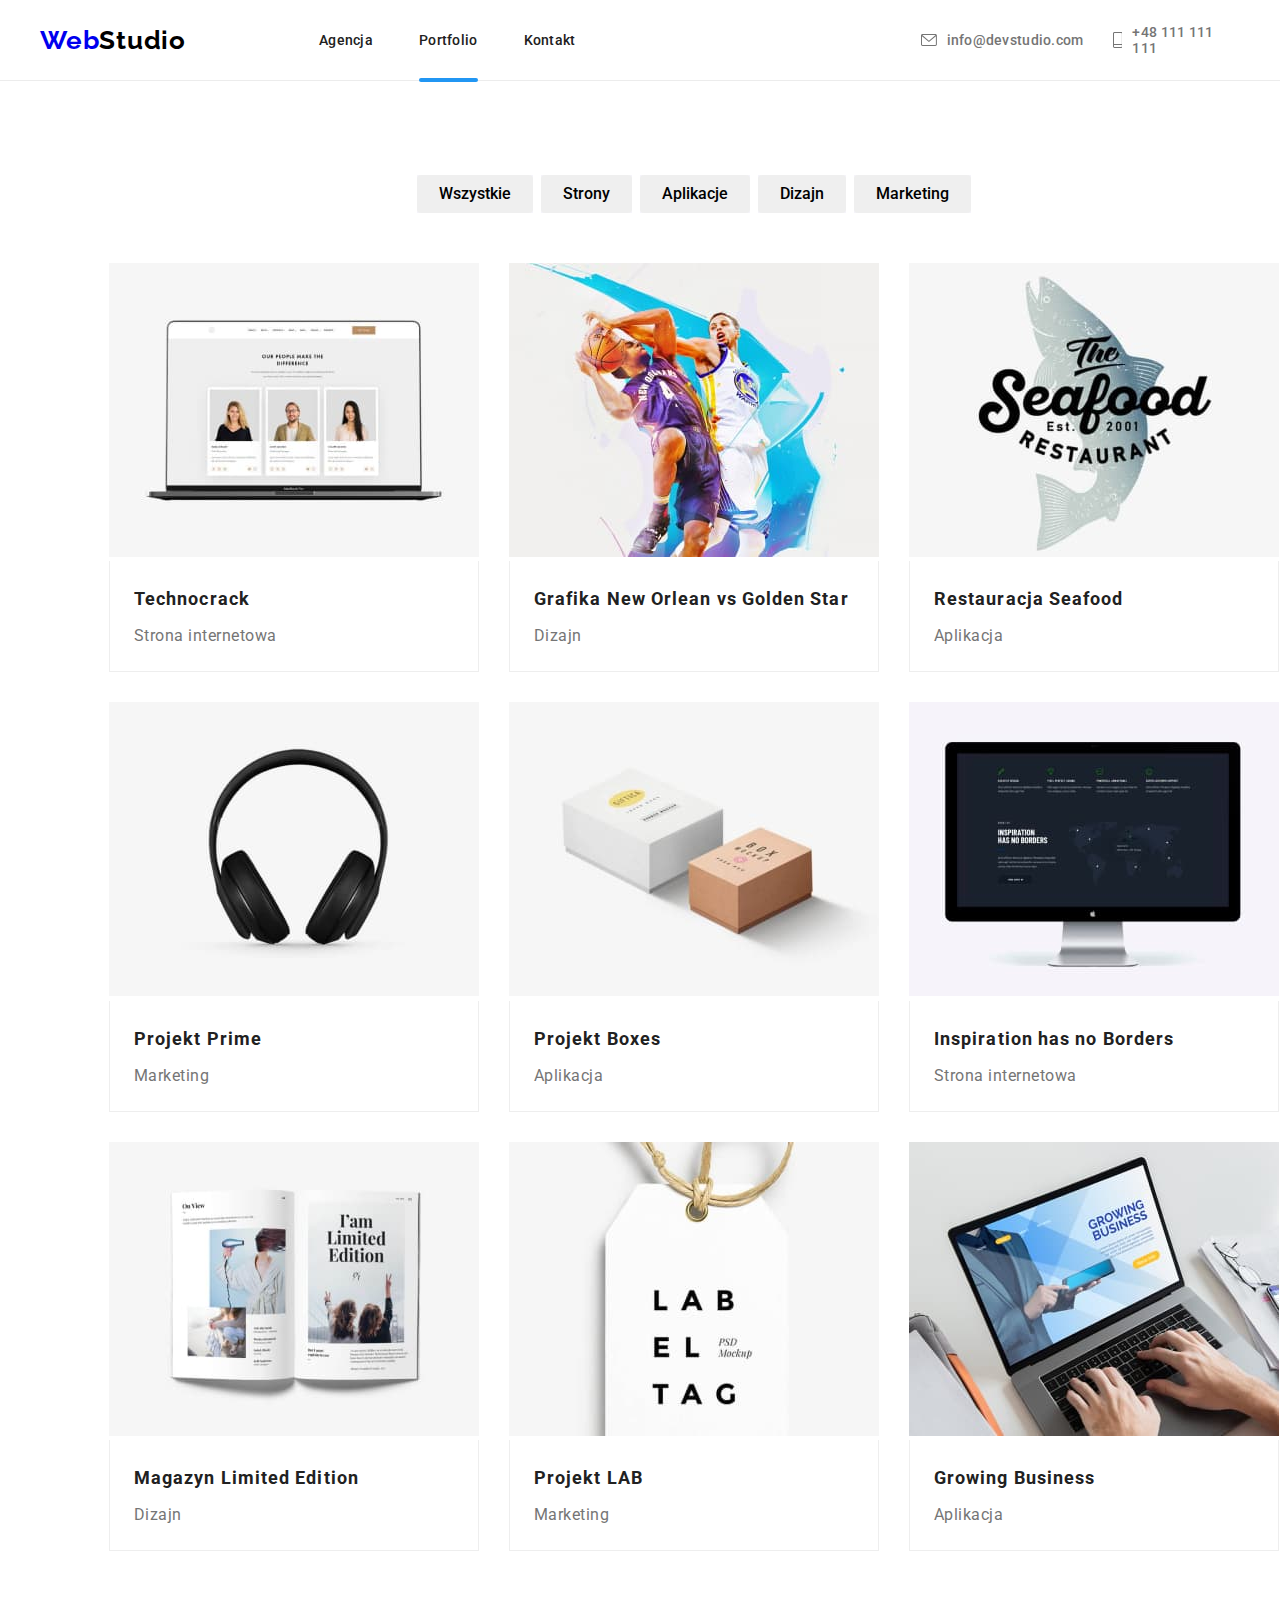
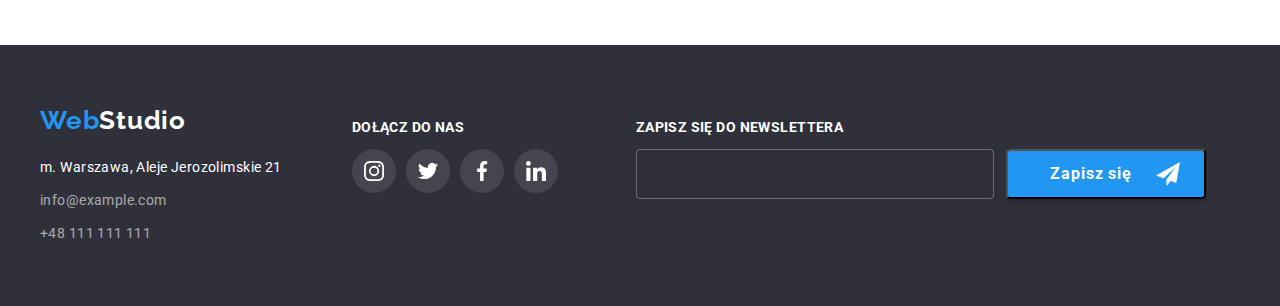
==== portfolio.html @ 970388a6 "innit" ====
<!DOCTYPE html>
<html lang="en">
  <head>
    <title>Portfolio hw3</title>
    <meta charset="UTF-8" />
    <link
      rel="stylesheet"
      href="https://cdnjs.cloudflare.com/ajax/libs/modern-normalize/1.0.0/modern-normalize.min.css"
    />
    <link rel="stylesheet" href="style.css" />
    <link rel="preconnect" href="https://fonts.googleapis.com" />
    <link rel="preconnect" href="https://fonts.gstatic.com" crossorigin />
    <link
      href="https://fonts.googleapis.com/css2?family=Raleway:wght@700&display=swap"
      rel="stylesheet"
    />
    <link
      href="https://fonts.googleapis.com/css2?family=Roboto:wght@400;500;700;900&display=swap"
      rel="stylesheet"
    />
  </head>

  <body>
    <header class="header-style">
      <div class="container row">
        <div class="logo">
          <a href="index.html">Web<span class="logo-black">Studio</span></a>
        </div>
        <nav class="header-nav">
          <ul class="row">
            <li>
              <a class="nav-a" href="index.html"
                >Agencja
                <!-- <div class="is-active"></div> -->
              </a>
            </li>
            <li>
              <a class="nav-a is-active" href="portfolio.html">Portfolio</a>
            </li>
            <li><a class="nav-a" href="">Kontakt</a></li>
          </ul>
        </nav>
        <div class="header-mail">
          <a href="mailto:info@devstudio.com">
            <svg class="header-icon" width="16" height="12">
              <use href="./images/icons.svg#icon-envelope"></use>
            </svg>
            info@devstudio.com
          </a>
        </div>
        <div class="phone-number">
          <a href="">
            <svg class="header-icon" width="10" height="16">
              <use href="./images/icons.svg#icon-smartphone"></use>
            </svg>

            +48 111 111 111</a
          >
        </div>
      </div>
    </header>

    <main>
      <section class="section section-2-bg">
        <div class="container">
          <ul class="portfolio-buttons">
            <li><button type="button">Wszystkie</button></li>
            <li><button type="button">Strony</button></li>
            <li><button type="button">Aplikacje</button></li>
            <li><button type="button">Dizajn</button></li>
            <li><button type="button">Marketing</button></li>
          </ul>

          <ul class="portfolio-cards-wrap">
            <li class="portfolio-images-grid" tabindex="0">
              <div class="portfolio-image">
                <img
                  width="370"
                  height="294"
                  alt="A laptop"
                  src="images/portfolio1.jpg"
                />
                <div class="portfolio-image-rolling-in">
                  Technocrack jest popularną platformą wykorzystywaną do
                  rozpowszechniania koronawirusa. Firmy wykorzystują tę
                  platformę do celów szpiegowskich i ataków na niezabezpieczone
                  serwery konkurencji
                </div>
              </div>
              <p class="portfolio-card-header">Technocrack</p>
              <p class="portfolio-card-comment">Strona internetowa</p>
            </li>
            <li class="portfolio-images-grid" tabindex="0">
              <div class="portfolio-image">
                <img
                  width="370"
                  height="294"
                  alt="Two basketball players fighting over a ball during a jump"
                  src="images/portfolio2.jpg"
                />
                <div class="portfolio-image-rolling-in">
                  Technocrack jest popularną platformą wykorzystywaną do
                  rozpowszechniania koronawirusa. Firmy wykorzystują tę
                  platformę do celów szpiegowskich i ataków na niezabezpieczone
                  serwery konkurencji
                </div>
              </div>
              <p class="portfolio-card-header">
                Grafika New Orlean vs Golden Star
              </p>
              <p class="portfolio-card-comment">Dizajn</p>
            </li>
            <li class="portfolio-images-grid" tabindex="0">
              <div class="portfolio-image">
                <img
                  width="370"
                  height="294"
                  alt="Logo of a seafood reastaurant."
                  src="images/portfolio3.jpg"
                />
                <div class="portfolio-image-rolling-in">
                  Technocrack jest popularną platformą wykorzystywaną do
                  rozpowszechniania koronawirusa. Firmy wykorzystują tę
                  platformę do celów szpiegowskich i ataków na niezabezpieczone
                  serwery konkurencji
                </div>
              </div>
              <p class="portfolio-card-header">Restauracja Seafood</p>
              <p class="portfolio-card-comment">Aplikacja</p>
            </li>

            <li class="portfolio-images-grid" tabindex="0">
              <div class="portfolio-image">
                <img
                  width="370"
                  height="294"
                  alt="A laptop"
                  src="images/portfolio4.jpg"
                />
                <div class="portfolio-image-rolling-in">
                  Technocrack jest popularną platformą wykorzystywaną do
                  rozpowszechniania koronawirusa. Firmy wykorzystują tę
                  platformę do celów szpiegowskich i ataków na niezabezpieczone
                  serwery konkurencji
                </div>
              </div>
              <p class="portfolio-card-header">Projekt Prime</p>
              <p class="portfolio-card-comment">Marketing</p>
            </li>
            <li class="portfolio-images-grid" tabindex="0">
              <div class="portfolio-image">
                <img
                  width="370"
                  height="294"
                  alt="Two basketball players fighting over a ball during a jump"
                  src="images/portfolio5.jpg"
                />
                <div class="portfolio-image-rolling-in">
                  Technocrack jest popularną platformą wykorzystywaną do
                  rozpowszechniania koronawirusa. Firmy wykorzystują tę
                  platformę do celów szpiegowskich i ataków na niezabezpieczone
                  serwery konkurencji
                </div>
              </div>
              <p class="portfolio-card-header">Projekt Boxes</p>
              <p class="portfolio-card-comment">Aplikacja</p>
            </li>
            <li class="portfolio-images-grid" tabindex="0">
              <div class="portfolio-image">
                <img
                  width="370"
                  height="294"
                  alt="Logo of a seafood reastaurant."
                  src="images/portfolio6.jpg"
                />
                <div class="portfolio-image-rolling-in">
                  Technocrack jest popularną platformą wykorzystywaną do
                  rozpowszechniania koronawirusa. Firmy wykorzystują tę
                  platformę do celów szpiegowskich i ataków na niezabezpieczone
                  serwery konkurencji
                </div>
              </div>
              <p class="portfolio-card-header">Inspiration has no Borders</p>
              <p class="portfolio-card-comment">Strona internetowa</p>
            </li>

            <li class="portfolio-images-grid" tabindex="0">
              <div class="portfolio-image">
                <img
                  width="370"
                  height="294"
                  alt="A laptop"
                  src="images/portfolio7.jpg"
                />
                <div class="portfolio-image-rolling-in">
                  Technocrack jest popularną platformą wykorzystywaną do
                  rozpowszechniania koronawirusa. Firmy wykorzystują tę
                  platformę do celów szpiegowskich i ataków na niezabezpieczone
                  serwery konkurencji
                </div>
              </div>
              <p class="portfolio-card-header">Magazyn Limited Edition</p>
              <p class="portfolio-card-comment">Dizajn</p>
            </li>
            <li class="portfolio-images-grid" tabindex="0">
              <div class="portfolio-image">
                <img
                  width="370"
                  height="294"
                  alt="Two basketball players fighting over a ball during a jump"
                  src="images/portfolio8.jpg"
                />
                <div class="portfolio-image-rolling-in">
                  Technocrack jest popularną platformą wykorzystywaną do
                  rozpowszechniania koronawirusa. Firmy wykorzystują tę
                  platformę do celów szpiegowskich i ataków na niezabezpieczone
                  serwery konkurencji
                </div>
              </div>
              <p class="portfolio-card-header">Projekt LAB</p>
              <p class="portfolio-card-comment">Marketing</p>
            </li>
            <li class="portfolio-images-grid" tabindex="0">
              <div class="portfolio-image">
                <img
                  width="370"
                  height="294"
                  alt="Logo of a seafood reastaurant."
                  src="images/portfolio9.jpg"
                />
                <div class="portfolio-image-rolling-in">
                  Technocrack jest popularną platformą wykorzystywaną do
                  rozpowszechniania koronawirusa. Firmy wykorzystują tę
                  platformę do celów szpiegowskich i ataków na niezabezpieczone
                  serwery konkurencji
                </div>
              </div>
              <p class="portfolio-card-header">Growing Business</p>
              <p class="portfolio-card-comment">Aplikacja</p>
            </li>
          </ul>
        </div>
      </section>
    </main>

    <footer>
      <div class="footer-style">
        <div class="container footer-align-items-left">
          <div class="footer-div-1">
            <a class="footer-logo"
              ><span class="footer-logo-blueweb">Web</span>Studio</a
            >
            <address class="footer-adress-full">
              <a href="#" class="footer-adress">
                m. Warszawa, Aleje Jerozolimskie 21</a
              >
              <a class="footer-mail" href="mailto:info@example.com"
                >info@example.com</a
              >
              <a href="#" class="footer-telephone">+48 111 111 111</a>
            </address>
          </div>
          <div>
            <p class="footer-join-us">Dołącz do nas</p>
            <div class="footer-social-links">
              <a href="#">
                <svg width="44" height="44">
                  <use href="./images/icons.svg#icon-instagram"></use>
                </svg>
              </a>
              <a href="#">
                <svg width="44" height="44">
                  <use href="./images/icons.svg#icon-twitter"></use>
                </svg>
              </a>
              <a href="#">
                <svg width="44" height="44">
                  <use href="./images/icons.svg#icon-facebook"></use>
                </svg>
              </a>
              <a href="#">
                <svg width="44" height="44">
                  <use href="./images/icons.svg#icon-linkedin"></use>
                </svg>
              </a>
            </div>
          </div>
          <div class="footer-div-form">
            <p class="footer-join-us">Zapisz się do newslettera</p>
            <form class="footer-newsletter-form">
              <input type="email" name="newsletter_email" />
              <button type="submit" class="footer-button" data-modal-open>
                <span class="button-name-footer">Zapisz się </span>
                <svg width="24" height="24">
                  <use href="./images/icons.svg#icon-send"></use>
                </svg>
              </button>
            </form>
          </div>
        </div>
      </div>
    </footer>
  </body>
</html>
---- style.css ----
:root {
  --background: #fff;
  --primary-color: #2196f3;
  --primary-text-color: #212121;
  --section-bg-color: #2f303a;
  --section-color: #fff;
  --studio-button-text-color: #fff;
  --main-div-our-team-background-color: #f5f4fa;
  --our-team-member-background-color: #fff;
  --our-team-member-position-text-color: #757575;
  --footer-background: #2f303a;
  --footer-logo-color: #fff;
  --footer-adress-color: #fff;
  --portfolio-buttons-background-color: #f5f4fa;
  --portfolio-buttons-text-hover-color: #fff;
  --section-2-bg-color: #fff;
  --portfolio-card-border: #eeeeee;
  --header-border: #ececec;
  --footer-adress: rgba(255, 255, 255, 0.6);
  --social-links-color: #afb1b8;
  --footer-social-links-bg: rgba(255, 255, 255, 0.1);
  --footer-input-border: rgba(255, 255, 255, 0.3);
  --form-field-border: rgba(33, 33, 33, 0.2);
  --form-placeholder: rgba(117, 117, 117, 0.5);
}

h1 {
  margin: 0;
  padding: 0;
}

h2 {
  padding: 0;
  margin: 0;
}

body {
  font-family: "Roboto", Arial, Helvetica, sans-serif;
  font-style: normal;
  font-weight: 400;
  color: var(--primary-text-color);
  margin: 0 auto;
  background-color: var(--background);
}

.container {
  width: 1200px;
  display: flex;
  flex-direction: column;
  align-items: center;
  margin: auto;
}

.row {
  display: flex;
  flex-direction: row;
  justify-content: center;
  list-style-type: none;
}

.header-style {
  font-weight: 500;
  font-size: 14px;
  letter-spacing: 0.02em;
  display: flex;
  justify-content: center;
  border-bottom: 1px solid var(--header-border);
}

.nav-a {
  position: relative;
  color: var(--primary-text-color);
  text-decoration: none;
  transition-property: color;
  transition-duration: 250ms;
  transition-timing-function: cubic-bezier(0.4, 0, 0.2, 1);
}

.row > li > a:focus,
.row > li > a:hover {
  color: var(--primary-color);
  outline: none;
}

.nav-a:visited {
  color: inherit;
}

.is-active::after {
  content: "";
  position: absolute;
  width: 100%;
  height: 4px;
  left: 0px;
  top: 46px;

  background: #2196f3;
  border-radius: 2px;
}

.is-active:visited {
  color: var(--primary-color);
}

.logo {
  font-family: "Raleway";
  font-weight: 700;
  font-size: 26px;
  margin-right: 93px;

  letter-spacing: 0.03em;

  color: var(--primary-color);
  line-height: 3.076923076923077;
}
.logo > a {
  text-decoration: none;
}

.logo > a:visited {
  color: inherit;
}

.logo-black {
  color: black;
}

.row > li:not(:last-child) {
  margin-right: 46px;
}

.header-nav {
  margin-right: 345px;
}

.header-mail {
  margin-right: 29px;
}

.header-icon {
  margin-right: 10px;
  display: block;
  fill: var(--our-team-member-position-text-color);
  transition-property: fill;
  transition-duration: 250ms;
  transition-timing-function: cubic-bezier(0.4, 0, 0.2, 1);
}

.phone-number > a,
.header-mail > a {
  text-decoration: none;

  align-items: center;
  display: flex;
  color: var(--our-team-member-position-text-color);
  transition-property: color;
  transition-duration: 250ms;
  transition-timing-function: cubic-bezier(0.4, 0, 0.2, 1);
}

.phone-number a:focus,
.phone-number a:hover,
.header-mail a:focus,
.header-mail a:hover {
  color: var(--primary-color);
  outline: none;
}

.phone-number a:focus > svg,
.phone-number a:hover > svg,
.header-mail a:focus > svg,
.header-mail a:hover > svg {
  fill: var(--primary-color);
  outline: none;
}

.section {
  align-items: center;
  display: flex;
  justify-content: center;
  flex-direction: column;
  padding: 94px;
  width: 100%;
  background: var(--section-bg-color);
}

.padding-zero {
  padding: 0;
}

.section-2-bg {
  background-color: var(--section-2-bg-color);
}

.container > h1 {
  font-weight: 900;
  width: 696px;
  font-size: 44px;
  line-height: 1.36;
  /* or 136% */
  text-align: center;
  letter-spacing: 0.06em;
  text-transform: uppercase;

  color: var(--section-color);
}

.section-1-button {
  height: 50px;
  width: 200px;
  margin-top: 30px;
  background: var(--primary-color);
  box-shadow: 0px 4px 4px rgba(0, 0, 0, 0.15);
  border-radius: 4px;
}

.button-name {
  width: 117px;
  font-weight: 700;
  line-height: 1.88;

  align-items: center;
  text-align: center;
  letter-spacing: 0.06em;
  color: var(--studio-button-text-color);
}

.section-1-bg {
  padding: 200px;
  background-image: linear-gradient(to right, #2f303a66, #2f303a66),
    url(images/section-1-background.jpg);
  height: 600px;

  object-fit: contain;
}

.card-set {
  margin: 0;
  display: flex;
  flex-wrap: wrap;
  gap: 10px;
  padding: 0 0 94px 0;
  list-style: none;
}

.item {
  flex-basis: calc((100% - 90px) / 4);
}

.item > h2 {
  margin-top: 30px;
  font-weight: 700;
  font-size: 14px;
  line-height: 1.14;
  letter-spacing: 0.03em;
  text-transform: uppercase;
}

.item > p {
  font-weight: 400;
  font-size: 14px;
  line-height: 1.71;

  letter-spacing: 0.03em;
  color: var(--our-team-member-position-text-color);
}

.container > h2 {
  font-weight: 700;
  font-size: 36px;
  line-height: 1.17;
  letter-spacing: 0.03em;
}

.main-div-2-images {
  padding: 50px 0 0 0;
  display: flex;
  gap: 30px;
}

.main-div-2-single-image {
  position: relative;
  margin: 0;
  padding: 0;
}

.main-div-2-single-image > p {
  position: absolute;
  font-weight: 700;
  font-size: 14px;
  line-height: 1.14;
  text-align: center;
  letter-spacing: 0.03em;
  text-transform: uppercase;
  width: 100%;
  height: 70px;
  color: var(--footer-logo-color);
  background-color: rgba(47, 48, 58, 0.8);
  left: 0;
  bottom: 0px;
  padding: 27px 0;
  margin: 0;
}

.main-div-2-single-image > img {
  margin: 0;
  padding: 0;
  display: block;
}

.main-div-3-our-team {
  background: var(--main-div-our-team-background-color);
  margin-top: 94px;
  align-items: center;
  display: flex;
  justify-content: center;
  flex-direction: column;
}

.section-3-bg {
  background-color: var(--portfolio-buttons-background-color);
}

.section-4-bg {
  background-color: var(--background);
}

.main-div-3-our-team > h2 {
  font-weight: 700;
  font-size: 36px;
  line-height: 1.17;
  letter-spacing: 0.03em;
}

.main-div-3-our-team-table {
  margin: 50px 0 0 0;
  display: flex;
  flex-wrap: wrap;
  gap: 30px;
  padding: 0;
  list-style: none;
}

.social-links {
  display: flex;
  justify-content: center;
  gap: 10px;
  padding: 0 0 30px 0;
}

.social-links > a > svg {
  display: block;
  border-radius: 50%;
  background-color: var(--background);
  fill: var(--social-links-color);
  transition-property: background-color fill;
  transition-duration: 250ms;
  transition-timing-function: cubic-bezier(0.4, 0, 0.2, 1);
}

.social-links > a:focus > svg,
.social-links > a:hover > svg {
  background-color: var(--primary-color);
  fill: var(--background);
  outline: none;
}

.main-div3-our-team-member {
  flex-basis: calc((100% - 90px) / 4);
  background: var(--our-team-member-background-color);
  box-shadow: 0px 1px 3px rgba(0, 0, 0, 0.12), 0px 1px 1px rgba(0, 0, 0, 0.14),
    0px 2px 1px rgba(0, 0, 0, 0.2);
  border-radius: 0px 0px 4px 4px;
}

.main-div3-our-team-member > img {
  display: block;
  margin: 0 0 30px 0;
}

.main-div3-our-team-member-name {
  font-weight: 500;
  line-height: 1.19;
  /* identical to box height */
  text-align: center;
  letter-spacing: 0.03em;
  margin: 0 0 10px 0;
}

.main-div3-our-team-member-position {
  line-height: 1.19;
  /* identical to box height */
  text-align: center;
  letter-spacing: 0.03em;
  color: var(--our-team-member-position-text-color);
  margin: 0 0 10px 0;
}

.section > h2 {
  font-weight: 700;
  font-size: 36px;
  line-height: 36px;
  text-align: center;
  letter-spacing: 0.03em;
}

.all-our-clients {
  margin: 50px 0 0 0;
  display: flex;
  flex-wrap: wrap;
  gap: 30px;
  padding: 0;
  list-style: none;
}

.our-client {
  flex-basis: calc((100% - 150px) / 6);
}

.our-client > a > svg {
  fill: var(--social-links-color);
  border: 1px solid var(--social-links-color);
  background: var(--our-team-member-background-color);
  border-radius: 4px;
  transition-property: border-color fill;
  transition-duration: 250ms;
  transition-timing-function: cubic-bezier(0.4, 0, 0.2, 1);
}
.our-client > a:focus > svg,
.our-client > a:hover > svg {
  fill: var(--primary-color);
  border-color: var(--primary-color);
  outline: none;
}

.footer-style {
  background: var(--footer-background);
  padding: 60px 0;
}

.footer-align-items-left {
  align-items: flex-start;
  display: flex;
  flex-direction: row;
}

.container-flex-start {
  align-items: flex-start;
}

.footer-div-1 {
  margin: 0 70px 0 0;
}

.footer-logo {
  font-family: "Raleway";
  font-weight: 700;
  font-size: 26px;
  line-height: 1.19;
  /* identical to box height */

  letter-spacing: 0.03em;
  color: var(--footer-logo-color);
}

.footer-adress-full {
  margin-top: 20px;
}

.footer-logo-blueweb {
  color: var(--primary-color);
}
.footer-adress {
  font-weight: 400;
  font-size: 14px;
  line-height: 1.71;
  display: block;
  /* or 171% */
  text-decoration: none;
  letter-spacing: 0.03em;

  color: var(--footer-adress-color);
  font-style: normal;
  transition-property: color;
  transition-duration: 250ms;
  transition-timing-function: cubic-bezier(0.4, 0, 0.2, 1);
}

.footer-adress:focus,
.footer-adress:hover {
  color: var(--primary-color);
  outline: none;
}

.footer-mail {
  display: block;
  font-style: normal;
  margin-top: 9px;
  font-size: 14px;
  line-height: 1.71;

  letter-spacing: 0.03em;
  text-decoration: none;
  color: var(--footer-adress);
  transition-property: color;
  transition-duration: 250ms;
  transition-timing-function: cubic-bezier(0.4, 0, 0.2, 1);
}

.footer-mail:focus,
.footer-mail:hover {
  color: var(--primary-color);
  outline: none;
}

.footer-telephone {
  display: block;
  text-decoration: none;
  font-style: normal;
  margin-top: 9px;
  font-size: 14px;
  line-height: 1.71;
  letter-spacing: 0.03em;
  color: var(--footer-adress);
  transition-property: color;
  transition-duration: 250ms;
  transition-timing-function: cubic-bezier(0.4, 0, 0.2, 1);
}

.footer-telephone:focus,
.footer-telephone:hover {
  color: var(--primary-color);
  outline: none;
}

.footer-join-us {
  font-weight: 700;
  font-size: 14px;
  line-height: 16px;
  letter-spacing: 0.03em;
  text-transform: uppercase;

  color: var(--portfolio-buttons-text-hover-color);
}

.footer-social-links {
  display: flex;
  justify-content: center;
  gap: 10px;
}

.footer-social-links > a > svg {
  display: block;
  border-radius: 50%;
  fill: var(--background);
  background-color: var(--footer-social-links-bg);
  transition-property: background-color;
  transition-duration: 250ms;
  transition-timing-function: cubic-bezier(0.4, 0, 0.2, 1);
}

.footer-social-links > a:focus > svg,
.footer-social-links > a:hover > svg {
  background-color: var(--primary-color);
  cursor: pointer;
  outline: none;
}

.footer-button {
  padding: 0 0 0 0px;
  height: 50px;
  width: 200px;
  margin: 0;
  background: var(--primary-color);
  box-shadow: 0px 4px 4px rgba(0, 0, 0, 0.15);
  border-radius: 4px;
  line-height: 50px;
  display: flex;
  flex-direction: row;
  align-items: center;
}

.footer-div-form {
  margin: 0 0 0 78px;
}

.button-name-footer {
  margin: 0 24px 0 0;
  padding: 0 0 0 42px;
  font-weight: 700;
  letter-spacing: 0.06em;
  color: var(--studio-button-text-color);
}

.footer-button > svg {
  fill: var(--background);
  padding: 0;
}

.footer-newsletter-form {
  padding: 0;
  margin: 0;
  display: flex;
  flex-direction: row;
  gap: 12px;
}

.footer-newsletter-form > input {
  margin: 0;
  padding: 13px;
  width: 358px;
  height: 50px;
  background: none;
  border: 1px solid var(--footer-input-border);
  filter: drop-shadow(0px 4px 4px rgba(0, 0, 0, 0.15));
  border-radius: 4px;
  color: var(--background);
}

.portfolio-buttons {
  margin-top: 0;
  padding-left: 0;
  margin-bottom: 50px;
  list-style: none;
  align-items: center;
  display: flex;
  justify-content: center;
}

.portfolio-buttons > li {
  background: var(--portfolio-buttons-background-color);
}
.portfolio-buttons > li > button:focus,
.portfolio-buttons > li > button:hover {
  outline: none;
  background: var(--primary-color);
  color: var(--portfolio-buttons-text-hover-color);
  box-shadow: 0px 3px 1px rgba(0, 0, 0, 0.1), 0px 1px 2px rgba(0, 0, 0, 0.08),
    0px 2px 2px rgba(0, 0, 0, 0.12);
}

.portfolio-buttons > li > button {
  height: 38px;
  font-weight: 500;
  cursor: pointer;
  padding: 6px 22px;
  border: none;
  border-radius: 4px;
  transition-property: background-color color box-shadow;
  transition-duration: 250ms;
  transition-timing-function: cubic-bezier(0.4, 0, 0.2, 1);
}

.portfolio-buttons > li:not(:last-child) {
  margin-right: 8px;
}

.portfolio-cards-wrap {
  justify-content: center;
  display: flex;
  flex-wrap: wrap;
  gap: 30px;
  padding: 0;
  margin: 0;
  list-style: none;
}

.portfolio-images-grid {
  border-bottom: 1px solid var(--portfolio-card-border);
  background-color: var(--section-2-bg-color);

  transition-property: box-shadow;
  transition-duration: 250ms;
  transition-timing-function: cubic-bezier(0.4, 0, 0.2, 1);
}

.portfolio-images-grid:focus,
.portfolio-images-grid:hover {
  box-shadow: 0px 1px 1px rgba(0, 0, 0, 0.12), 0px 4px 4px rgba(0, 0, 0, 0.06),
    1px 4px 6px rgba(0, 0, 0, 0.16);
  outline: none;
}

.portfolio-images-grid:focus .portfolio-image .portfolio-image-rolling-in,
.portfolio-images-grid:hover .portfolio-image .portfolio-image-rolling-in {
  transform: translateY(0);
  outline: none;
}

.portfolio-image {
  overflow: hidden;
  width: 100%;
  display: block;
  position: relative;
}

.portfolio-image-rolling-in {
  position: absolute;
  top: 0;
  left: 0;
  width: 100%;
  height: 100%;
  background: rgba(33, 150, 243, 0.9);
  transform: translateY(101%);
  transition: transform 250ms ease;
  font-weight: 400;
  font-size: 18px;
  line-height: 1.56;
  letter-spacing: 0.03em;
  position: absolute;
  color: #ffffff;
  padding: 49px 24px;
}

.portfolio-image-rolling-in > p {
  font-weight: 400;
  font-size: 18px;
  line-height: 1.56;

  letter-spacing: 0.03em;
  position: absolute;
  color: #ffffff;
}

.portfolio-card-header {
  border-left: 1px solid var(--portfolio-card-border);
  border-right: 1px solid var(--portfolio-card-border);
  margin: 0;
  padding: 20px 24px 0 24px;
  font-weight: 700;
  font-size: 18px;
  line-height: 2;
  letter-spacing: 0.06em;
}

.portfolio-card-comment {
  border-left: 1px solid var(--portfolio-card-border);
  border-right: 1px solid var(--portfolio-card-border);
  margin: 0;
  padding: 4px 24px 20px 24px;
  line-height: 1.875;
  letter-spacing: 0.03em;
  color: var(--our-team-member-position-text-color);
}

.modal {
  display: flex;
  flex-direction: column;
  align-items: center;
  visibility: visible;
  position: absolute;
  width: 528px;
  padding-bottom: 40px;
  top: 50%;
  left: 50%;
  opacity: 1;
  z-index: 2;
  transform-origin: left top;
  transition-property: visibility, opacity, transform;
  transition-duration: 0.4s;
  transform: scale(1) translateX(-50%) translateY(-50%);
  background-color: var(--background);
  box-shadow: 0px 1px 3px rgba(0, 0, 0, 0.12), 0px 1px 1px rgba(0, 0, 0, 0.14),
    0px 2px 1px rgba(0, 0, 0, 0.2);
  border-radius: 4px;
}

.is-hidden {
  pointer-events: none;
  visibility: hidden;
  opacity: 0;
}

.modal > button {
  position: absolute;
  top: 17px;
  right: 17px;
  border: 0;
  padding: 0;
  margin: 0;
  background: transparent;
}

.modal > button > svg {
  display: block;
}

.modal-header {
  font-weight: 700;
  font-size: 20px;
  line-height: 1.15;
  letter-spacing: 0.03em;
  padding: 40px 0 0 0;
  margin: 0 0 12px 0;
}

.form {
  border: none;
  display: flex;
  flex-direction: column;
  align-items: center;
}

.fieldset {
  border: none;
  margin: 0 0 20px 0;
  padding: 0;
  line-height: 2.5;
}

.fieldset > label {
  position: relative;
}

.fieldset > label:not(:last-child) {
  padding-bottom: 10px;
}

.fieldset > label > input {
  height: 40px;
  width: 448px;
  margin: 0;
  padding: 0;
  border: 1px solid var(--form-field-border);
  border-radius: 4px;
  padding-left: 42px;
  transition-property: border-color;
  transition-duration: 250ms;
  transition-timing-function: cubic-bezier(0.4, 0, 0.2, 1);
}

.input-icon {
  position: absolute;
  display: block;
  margin: 0;
  padding: 0;
  bottom: 20px;
  left: 12px;
  width: 18px;
  height: 18px;
}

.input-icon > svg {
  display: block;
  fill: var(--primary-text-color);
  transition-property: fill;
  transition-duration: 250ms;
  transition-timing-function: cubic-bezier(0.4, 0, 0.2, 1);
}

.fieldset > label > input:focus ~ .input-icon > svg,
.fieldset > label > input:hover ~ .input-icon > svg {
  fill: var(--primary-color);
}

.fieldset > label > input:focus,
.fieldset > label > input:hover {
  border: 1px solid var(--primary-color);
  outline: none;
}

.fieldset > label > textarea:focus,
.fieldset > label > textarea:hover {
  border-color: var(--primary-color);
  outline: none;
}

.fieldset > label > textarea {
  height: 120px;
  border: 1px solid var(--form-field-border);
  border-radius: 4px;
  transition-property: border-color;
  transition-duration: 250ms;
  transition-timing-function: cubic-bezier(0.4, 0, 0.2, 1);
  padding: 12px 16px;
}

.fieldset > label > textarea:placeholder-shown {
  font-weight: 400;
  font-size: 12px;
  line-height: 14px;
  letter-spacing: 0.01em;

  color: var(--form-placeholder);
}
.fieldset > label > p {
  font-weight: 400;
  font-size: 12px;
  line-height: 1.17;
  /* identical to box height */
  margin: 0 0 4px 0;
  padding: 0;
  letter-spacing: 0.01em;

  color: var(--our-team-member-position-text-color);
}

.fieldset > label {
  display: flex;
  flex-direction: column;
}
.accept-label {
  position: relative;
  display: flex;
  flex-direction: row;
  gap: 7px;
  margin: 0;
  align-items: center;
}

.accept-label > p {
  margin: 0;

  font-weight: 400;
  font-size: 14px;
  line-height: 1.71;
  /* identical to box height, or 171% */

  letter-spacing: 0.03em;

  color: var(--our-team-member-position-text-color);
}

.modal-send-button {
  padding: 0;
  height: 50px;
  width: 200px;
  margin: 30px 0 0 0;
  background: var(--primary-color);
  box-shadow: 0px 4px 4px rgba(0, 0, 0, 0.15);
  border-radius: 4px;
}

.accept-label > label > input[type="checkbox"] {
  visibility: hidden;
  width: 18px;
}

.input-icon-check > svg {
  fill: var(--background);
  border: 2px solid;
  border-color: var(--primary-text-color);
  z-index: 4;
  margin: 0;
  padding: 0;
  display: block;
  border-radius: 2px;
}

.form-checkbox:checked + .input-icon-check > svg {
  fill: var(--primary-color);
  background-color: #2196f3;
  border: none;
}

.input-icon-check {
  position: absolute;
  display: block;
  margin: 0;
  padding: 0;
  top: 4.5px;
  left: 0px;
  width: 18px;
  height: 18px;
}

.overlay {
  display: block;
  position: absolute;
  width: 100%;
  height: 100%;
  top: 0;
  left: 0;
  z-index: 1;
  background: rgba(0, 0, 0, 0.2);
}

.overlay.is-hidden > .modal {
  transform: scale(0) translateX(-50%) translateY(-50%);
}
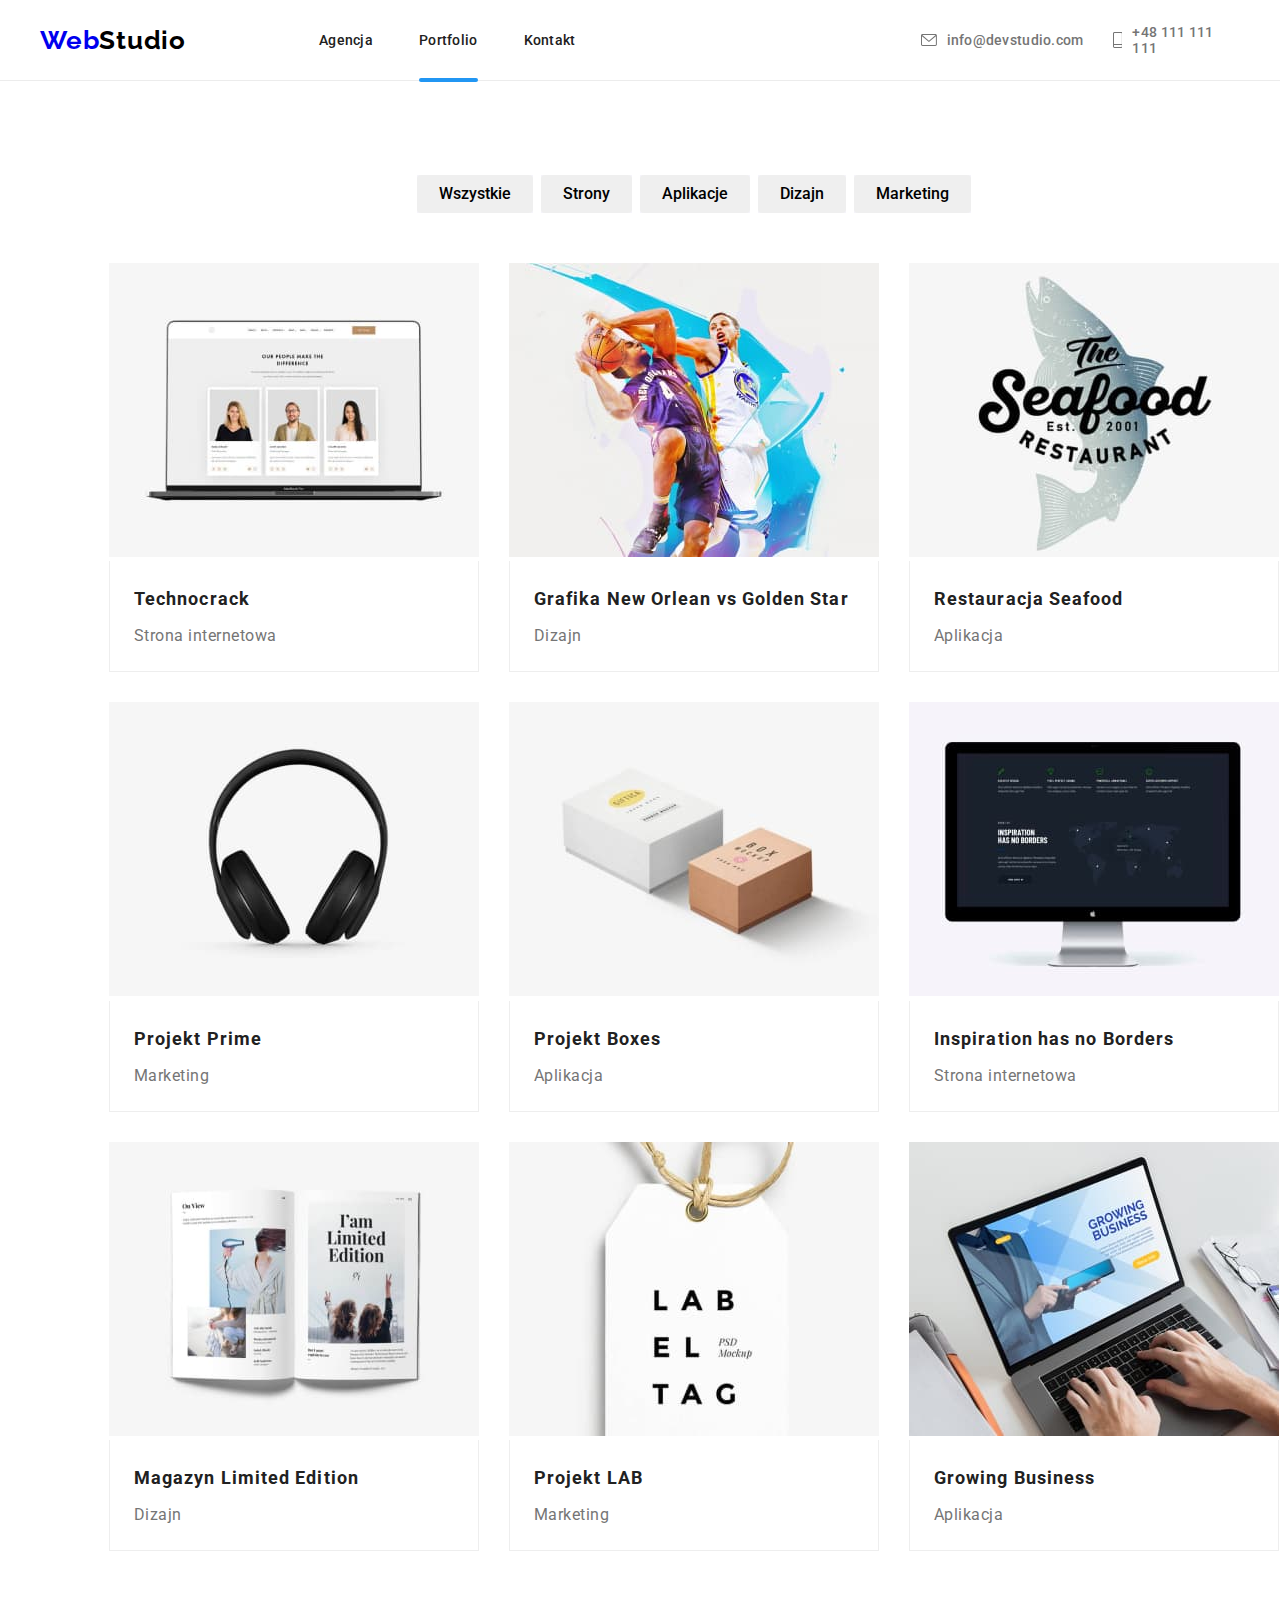
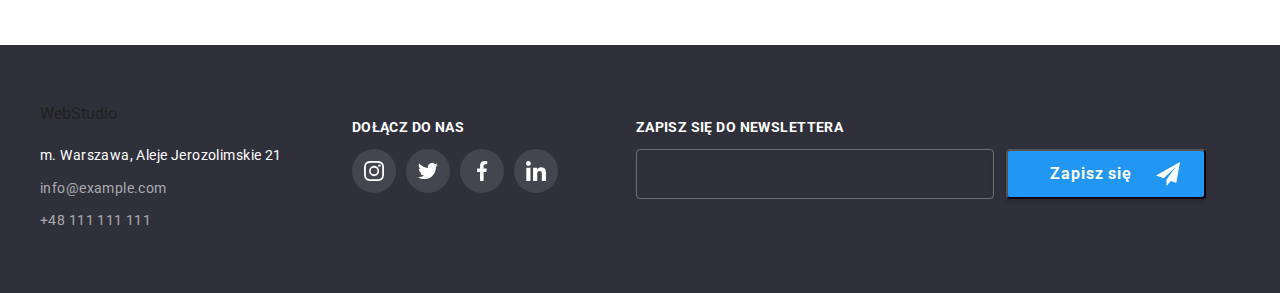
==== commit 9d231f8d: "sass" ====
--- a/portfolio.html
+++ b/portfolio.html
@@ -8,6 +8,7 @@
       href="https://cdnjs.cloudflare.com/ajax/libs/modern-normalize/1.0.0/modern-normalize.min.css"
     />
     <link rel="stylesheet" href="style.css" />
+    <link rel="stylesheet" href="./css/main.min.css" />
     <link rel="preconnect" href="https://fonts.googleapis.com" />
     <link rel="preconnect" href="https://fonts.gstatic.com" crossorigin />
     <link
@@ -24,20 +25,23 @@
     <header class="header-style">
       <div class="container row">
         <div class="logo">
-          <a href="index.html">Web<span class="logo-black">Studio</span></a>
-        </div>
-        <nav class="header-nav">
+          <a class="logo__a" href="index.html"
+            >Web<span class="logo__header-studio-color">Studio</span></a
+          >
+        </div>
+        <nav class="nav--header">
           <ul class="row">
-            <li>
-              <a class="nav-a" href="index.html"
+            <li class="nav__item">
+              <a class="nav__text" href="index.html"
                 >Agencja
-                <!-- <div class="is-active"></div> -->
-              </a>
-            </li>
-            <li>
-              <a class="nav-a is-active" href="portfolio.html">Portfolio</a>
-            </li>
-            <li><a class="nav-a" href="">Kontakt</a></li>
+              </a>
+            </li>
+            <li class="nav__item">
+              <a class="nav__text   nav--is-active" href="portfolio.html"
+                >Portfolio</a
+              >
+            </li class="nav__item">
+            <li><a class="nav__text" href="">Kontakt</a></li>
           </ul>
         </nav>
         <div class="header-mail">
--- a/style.css
+++ b/style.css
@@ -67,70 +67,14 @@
   border-bottom: 1px solid var(--header-border);
 }
 
-.nav-a {
-  position: relative;
-  color: var(--primary-text-color);
-  text-decoration: none;
-  transition-property: color;
-  transition-duration: 250ms;
-  transition-timing-function: cubic-bezier(0.4, 0, 0.2, 1);
-}
-
 .row > li > a:focus,
 .row > li > a:hover {
   color: var(--primary-color);
   outline: none;
 }
 
-.nav-a:visited {
-  color: inherit;
-}
-
-.is-active::after {
-  content: "";
-  position: absolute;
-  width: 100%;
-  height: 4px;
-  left: 0px;
-  top: 46px;
-
-  background: #2196f3;
-  border-radius: 2px;
-}
-
-.is-active:visited {
-  color: var(--primary-color);
-}
-
-.logo {
-  font-family: "Raleway";
-  font-weight: 700;
-  font-size: 26px;
-  margin-right: 93px;
-
-  letter-spacing: 0.03em;
-
-  color: var(--primary-color);
-  line-height: 3.076923076923077;
-}
-.logo > a {
-  text-decoration: none;
-}
-
-.logo > a:visited {
-  color: inherit;
-}
-
-.logo-black {
-  color: black;
-}
-
 .row > li:not(:last-child) {
   margin-right: 46px;
-}
-
-.header-nav {
-  margin-right: 345px;
 }
 
 .header-mail {
@@ -451,25 +395,10 @@
 .footer-div-1 {
   margin: 0 70px 0 0;
 }
-
-.footer-logo {
-  font-family: "Raleway";
-  font-weight: 700;
-  font-size: 26px;
-  line-height: 1.19;
-  /* identical to box height */
-
-  letter-spacing: 0.03em;
-  color: var(--footer-logo-color);
-}
-
 .footer-adress-full {
   margin-top: 20px;
 }
 
-.footer-logo-blueweb {
-  color: var(--primary-color);
-}
 .footer-adress {
   font-weight: 400;
   font-size: 14px;
--- a/css/main.min.css
+++ b/css/main.min.css
@@ -0,0 +1,67 @@
+.logo {
+  font-family: "Raleway";
+  font-weight: 700;
+  font-size: 26px;
+  margin-right: 93px;
+  letter-spacing: 0.03em;
+  color: var(--primary-color);
+  line-height: 3.0769230769;
+  text-decoration: none;
+}
+.logo__a {
+  text-decoration: none;
+}
+.logo__a:visited {
+  color: inherit;
+}
+.logo__header-studio-color {
+  color: black;
+}
+.logo__footer-studio-color {
+  color: var(--footer-logo-color);
+}
+
+.logo--footer {
+  line-height: 1.19;
+}
+
+.nav__item:not(:last-child) {
+  margin-right: 46px;
+}
+
+.nav__text {
+  position: relative;
+  color: var(--primary-text-color);
+  text-decoration: none;
+  -webkit-transition-property: color;
+  transition-property: color;
+  -webkit-transition-duration: 250ms;
+          transition-duration: 250ms;
+  -webkit-transition-timing-function: cubic-bezier(0.4, 0, 0.2, 1);
+          transition-timing-function: cubic-bezier(0.4, 0, 0.2, 1);
+}
+.nav__text:visited {
+  color: inherit;
+}
+.nav__text:focus, .nav__text:hover {
+  color: var(--primary-color);
+  outline: none;
+}
+
+.nav--is-active::after {
+  content: "";
+  position: absolute;
+  width: 100%;
+  height: 4px;
+  left: 0px;
+  top: 46px;
+  background: #2196f3;
+  border-radius: 2px;
+}
+.nav--is-active:visited {
+  color: var(--primary-color);
+}
+
+.nav--header {
+  margin-right: 345px;
+}/*# sourceMappingURL=main.min.css.map */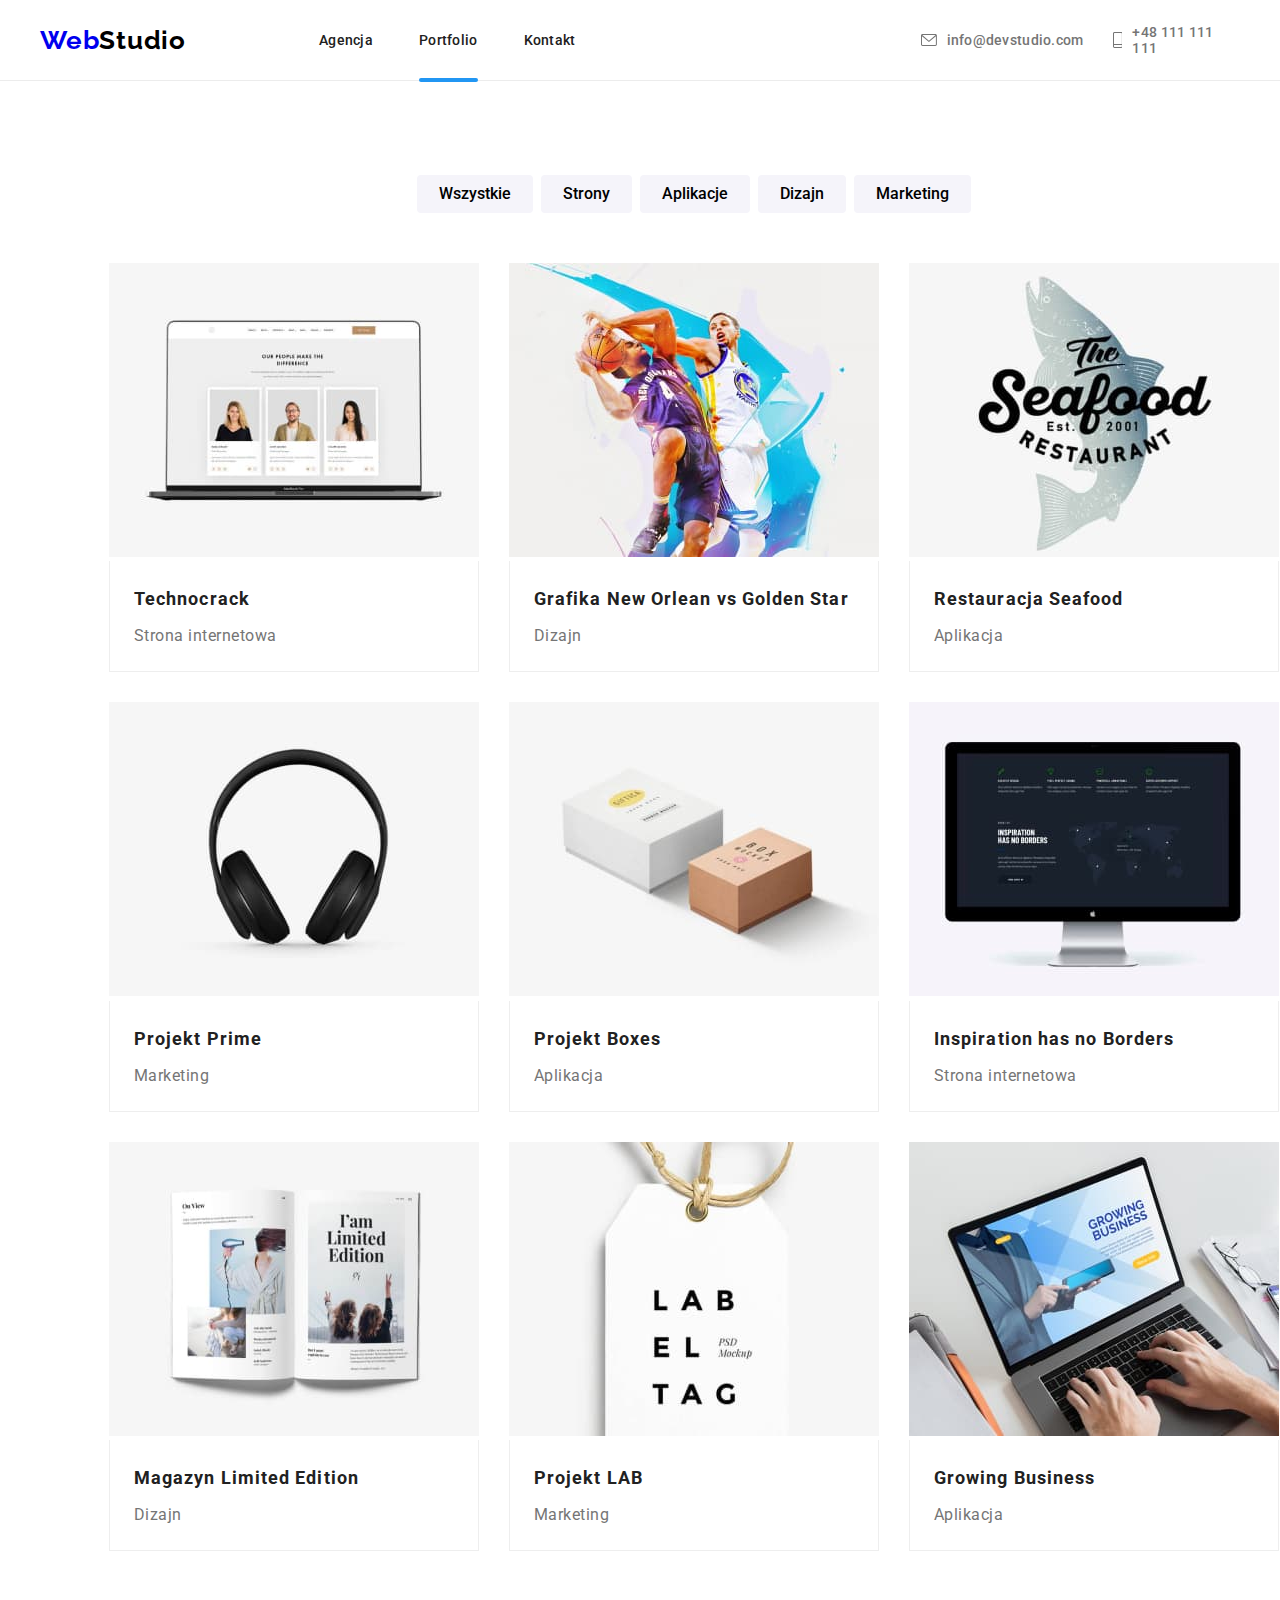
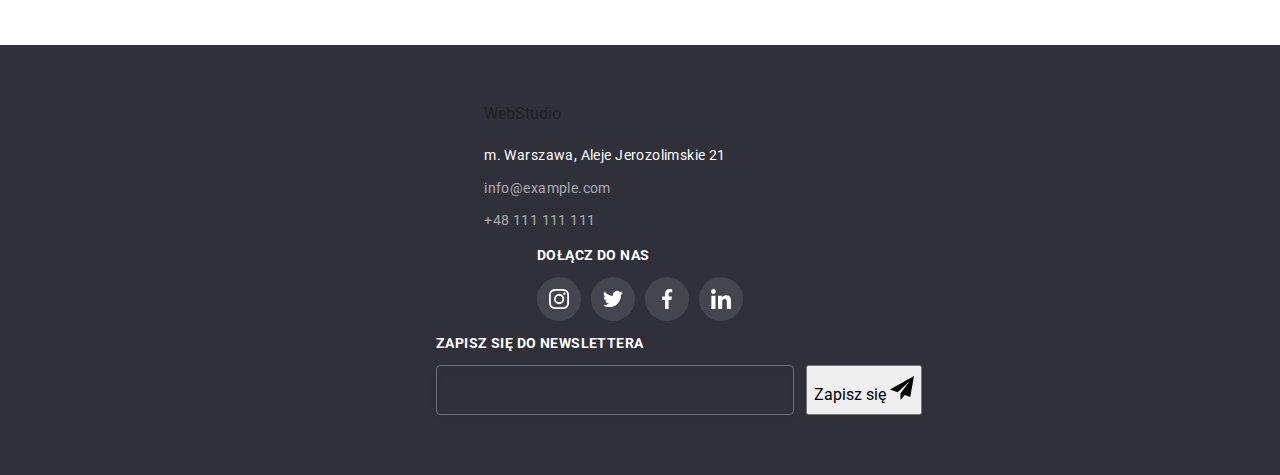
==== commit 83779145: "buttons" ====
--- a/portfolio.html
+++ b/portfolio.html
@@ -22,38 +22,38 @@
   </head>
 
   <body>
-    <header class="header-style">
-      <div class="container row">
+    <header class="header">
+      <div class="container flex-row-center">
         <div class="logo">
           <a class="logo__a" href="index.html"
             >Web<span class="logo__header-studio-color">Studio</span></a
           >
         </div>
         <nav class="nav--header">
-          <ul class="row">
+          <ul class="flex-row-center">
             <li class="nav__item">
               <a class="nav__text" href="index.html"
                 >Agencja
               </a>
             </li>
             <li class="nav__item">
-              <a class="nav__text   nav--is-active" href="portfolio.html"
+              <a class="nav__text nav--is-active" href="portfolio.html"
                 >Portfolio</a
               >
             </li class="nav__item">
             <li><a class="nav__text" href="">Kontakt</a></li>
           </ul>
         </nav>
-        <div class="header-mail">
-          <a href="mailto:info@devstudio.com">
+        <div class="header-mail-phone">
+          <a class="header-mail-phone__link" href="mailto:info@devstudio.com">
             <svg class="header-icon" width="16" height="12">
               <use href="./images/icons.svg#icon-envelope"></use>
             </svg>
             info@devstudio.com
           </a>
         </div>
-        <div class="phone-number">
-          <a href="">
+        <div>
+          <a class="header-mail-phone__link" href="">
             <svg class="header-icon" width="10" height="16">
               <use href="./images/icons.svg#icon-smartphone"></use>
             </svg>
@@ -68,11 +68,11 @@
       <section class="section section-2-bg">
         <div class="container">
           <ul class="portfolio-buttons">
-            <li><button type="button">Wszystkie</button></li>
-            <li><button type="button">Strony</button></li>
-            <li><button type="button">Aplikacje</button></li>
-            <li><button type="button">Dizajn</button></li>
-            <li><button type="button">Marketing</button></li>
+            <li><button class="button-select" type="button">Wszystkie</button></li>
+            <li><button class="button-select" type="button">Strony</button></li>
+            <li><button class="button-select" type="button">Aplikacje</button></li>
+            <li><button class="button-select" type="button">Dizajn</button></li>
+            <li><button class="button-select" type="button">Marketing</button></li>
           </ul>
 
           <ul class="portfolio-cards-wrap">
--- a/style.css
+++ b/style.css
@@ -34,90 +34,6 @@
   margin: 0;
 }
 
-body {
-  font-family: "Roboto", Arial, Helvetica, sans-serif;
-  font-style: normal;
-  font-weight: 400;
-  color: var(--primary-text-color);
-  margin: 0 auto;
-  background-color: var(--background);
-}
-
-.container {
-  width: 1200px;
-  display: flex;
-  flex-direction: column;
-  align-items: center;
-  margin: auto;
-}
-
-.row {
-  display: flex;
-  flex-direction: row;
-  justify-content: center;
-  list-style-type: none;
-}
-
-.header-style {
-  font-weight: 500;
-  font-size: 14px;
-  letter-spacing: 0.02em;
-  display: flex;
-  justify-content: center;
-  border-bottom: 1px solid var(--header-border);
-}
-
-.row > li > a:focus,
-.row > li > a:hover {
-  color: var(--primary-color);
-  outline: none;
-}
-
-.row > li:not(:last-child) {
-  margin-right: 46px;
-}
-
-.header-mail {
-  margin-right: 29px;
-}
-
-.header-icon {
-  margin-right: 10px;
-  display: block;
-  fill: var(--our-team-member-position-text-color);
-  transition-property: fill;
-  transition-duration: 250ms;
-  transition-timing-function: cubic-bezier(0.4, 0, 0.2, 1);
-}
-
-.phone-number > a,
-.header-mail > a {
-  text-decoration: none;
-
-  align-items: center;
-  display: flex;
-  color: var(--our-team-member-position-text-color);
-  transition-property: color;
-  transition-duration: 250ms;
-  transition-timing-function: cubic-bezier(0.4, 0, 0.2, 1);
-}
-
-.phone-number a:focus,
-.phone-number a:hover,
-.header-mail a:focus,
-.header-mail a:hover {
-  color: var(--primary-color);
-  outline: none;
-}
-
-.phone-number a:focus > svg,
-.phone-number a:hover > svg,
-.header-mail a:focus > svg,
-.header-mail a:hover > svg {
-  fill: var(--primary-color);
-  outline: none;
-}
-
 .section {
   align-items: center;
   display: flex;
@@ -136,39 +52,6 @@
   background-color: var(--section-2-bg-color);
 }
 
-.container > h1 {
-  font-weight: 900;
-  width: 696px;
-  font-size: 44px;
-  line-height: 1.36;
-  /* or 136% */
-  text-align: center;
-  letter-spacing: 0.06em;
-  text-transform: uppercase;
-
-  color: var(--section-color);
-}
-
-.section-1-button {
-  height: 50px;
-  width: 200px;
-  margin-top: 30px;
-  background: var(--primary-color);
-  box-shadow: 0px 4px 4px rgba(0, 0, 0, 0.15);
-  border-radius: 4px;
-}
-
-.button-name {
-  width: 117px;
-  font-weight: 700;
-  line-height: 1.88;
-
-  align-items: center;
-  text-align: center;
-  letter-spacing: 0.06em;
-  color: var(--studio-button-text-color);
-}
-
 .section-1-bg {
   padding: 200px;
   background-image: linear-gradient(to right, #2f303a66, #2f303a66),
@@ -178,6 +61,17 @@
   object-fit: contain;
 }
 
+.portfolio-buttons {
+  margin-top: 0;
+  padding-left: 0;
+  margin-bottom: 50px;
+  list-style: none;
+  align-items: center;
+  display: flex;
+  justify-content: center;
+  gap: 8px;
+}
+
 .card-set {
   margin: 0;
   display: flex;
@@ -207,13 +101,6 @@
 
   letter-spacing: 0.03em;
   color: var(--our-team-member-position-text-color);
-}
-
-.container > h2 {
-  font-weight: 700;
-  font-size: 36px;
-  line-height: 1.17;
-  letter-spacing: 0.03em;
 }
 
 .main-div-2-images {
@@ -382,12 +269,6 @@
   padding: 60px 0;
 }
 
-.footer-align-items-left {
-  align-items: flex-start;
-  display: flex;
-  flex-direction: row;
-}
-
 .container-flex-start {
   align-items: flex-start;
 }
@@ -495,35 +376,8 @@
   outline: none;
 }
 
-.footer-button {
-  padding: 0 0 0 0px;
-  height: 50px;
-  width: 200px;
-  margin: 0;
-  background: var(--primary-color);
-  box-shadow: 0px 4px 4px rgba(0, 0, 0, 0.15);
-  border-radius: 4px;
-  line-height: 50px;
-  display: flex;
-  flex-direction: row;
-  align-items: center;
-}
-
 .footer-div-form {
   margin: 0 0 0 78px;
-}
-
-.button-name-footer {
-  margin: 0 24px 0 0;
-  padding: 0 0 0 42px;
-  font-weight: 700;
-  letter-spacing: 0.06em;
-  color: var(--studio-button-text-color);
-}
-
-.footer-button > svg {
-  fill: var(--background);
-  padding: 0;
 }
 
 .footer-newsletter-form {
@@ -544,44 +398,6 @@
   filter: drop-shadow(0px 4px 4px rgba(0, 0, 0, 0.15));
   border-radius: 4px;
   color: var(--background);
-}
-
-.portfolio-buttons {
-  margin-top: 0;
-  padding-left: 0;
-  margin-bottom: 50px;
-  list-style: none;
-  align-items: center;
-  display: flex;
-  justify-content: center;
-}
-
-.portfolio-buttons > li {
-  background: var(--portfolio-buttons-background-color);
-}
-.portfolio-buttons > li > button:focus,
-.portfolio-buttons > li > button:hover {
-  outline: none;
-  background: var(--primary-color);
-  color: var(--portfolio-buttons-text-hover-color);
-  box-shadow: 0px 3px 1px rgba(0, 0, 0, 0.1), 0px 1px 2px rgba(0, 0, 0, 0.08),
-    0px 2px 2px rgba(0, 0, 0, 0.12);
-}
-
-.portfolio-buttons > li > button {
-  height: 38px;
-  font-weight: 500;
-  cursor: pointer;
-  padding: 6px 22px;
-  border: none;
-  border-radius: 4px;
-  transition-property: background-color color box-shadow;
-  transition-duration: 250ms;
-  transition-timing-function: cubic-bezier(0.4, 0, 0.2, 1);
-}
-
-.portfolio-buttons > li:not(:last-child) {
-  margin-right: 8px;
 }
 
 .portfolio-cards-wrap {
@@ -835,6 +651,7 @@
   gap: 7px;
   margin: 0;
   align-items: center;
+  margin-bottom: 30px;
 }
 
 .accept-label > p {
@@ -848,16 +665,6 @@
   letter-spacing: 0.03em;
 
   color: var(--our-team-member-position-text-color);
-}
-
-.modal-send-button {
-  padding: 0;
-  height: 50px;
-  width: 200px;
-  margin: 30px 0 0 0;
-  background: var(--primary-color);
-  box-shadow: 0px 4px 4px rgba(0, 0, 0, 0.15);
-  border-radius: 4px;
 }
 
 .accept-label > label > input[type="checkbox"] {
--- a/css/main.min.css
+++ b/css/main.min.css
@@ -1,3 +1,71 @@
+body {
+  font-family: "Roboto", Arial, Helvetica, sans-serif;
+  font-style: normal;
+  font-weight: 400;
+  color: var(--primary-text-color);
+  margin: 0 auto;
+  background-color: var(--background);
+}
+
+.container {
+  width: 1200px;
+  display: -webkit-box;
+  display: -ms-flexbox;
+  display: flex;
+  -webkit-box-orient: vertical;
+  -webkit-box-direction: normal;
+      -ms-flex-direction: column;
+          flex-direction: column;
+  -webkit-box-align: center;
+      -ms-flex-align: center;
+          align-items: center;
+  margin: auto;
+}
+
+.container--flex-start-row {
+  -webkit-box-align: start;
+      -ms-flex-align: start;
+          align-items: flex-start;
+  -webkit-box-orient: horizontal;
+  -webkit-box-direction: normal;
+      -ms-flex-direction: row;
+          flex-direction: row;
+}
+
+.container > h1 {
+  font-weight: 900;
+  width: 696px;
+  font-size: 44px;
+  line-height: 1.36;
+  /* or 136% */
+  text-align: center;
+  letter-spacing: 0.06em;
+  text-transform: uppercase;
+  margin-bottom: 30px;
+  color: var(--section-color);
+}
+
+.container > h2 {
+  font-weight: 700;
+  font-size: 36px;
+  line-height: 1.17;
+  letter-spacing: 0.03em;
+}
+
+.flex-row-center {
+  display: -webkit-box;
+  display: -ms-flexbox;
+  display: flex;
+  -webkit-box-orient: horizontal;
+  -webkit-box-direction: normal;
+      -ms-flex-direction: row;
+          flex-direction: row;
+  -webkit-box-pack: center;
+      -ms-flex-pack: center;
+          justify-content: center;
+  list-style-type: none;
+}
+
 .logo {
   font-family: "Raleway";
   font-weight: 700;
@@ -64,4 +132,112 @@
 
 .nav--header {
   margin-right: 345px;
+}
+
+.header {
+  font-weight: 500;
+  font-size: 14px;
+  letter-spacing: 0.02em;
+  display: -webkit-box;
+  display: -ms-flexbox;
+  display: flex;
+  -webkit-box-pack: center;
+      -ms-flex-pack: center;
+          justify-content: center;
+  border-bottom: 1px solid var(--header-border);
+}
+
+.header-mail-phone {
+  margin-right: 29px;
+}
+
+.header-mail-phone__link {
+  text-decoration: none;
+  -webkit-box-align: center;
+      -ms-flex-align: center;
+          align-items: center;
+  display: -webkit-box;
+  display: -ms-flexbox;
+  display: flex;
+  color: var(--our-team-member-position-text-color);
+  -webkit-transition-property: color;
+  transition-property: color;
+  -webkit-transition-duration: 250ms;
+          transition-duration: 250ms;
+  -webkit-transition-timing-function: cubic-bezier(0.4, 0, 0.2, 1);
+          transition-timing-function: cubic-bezier(0.4, 0, 0.2, 1);
+}
+.header-mail-phone__link:focus, .header-mail-phone__link:hover {
+  color: var(--primary-color);
+  outline: none;
+}
+.header-mail-phone__link:focus > .header-icon, .header-mail-phone__link:hover > .header-icon {
+  fill: var(--primary-color);
+  outline: none;
+}
+
+.header-icon {
+  margin-right: 10px;
+  display: block;
+  fill: var(--our-team-member-position-text-color);
+  -webkit-transition-property: fill;
+  transition-property: fill;
+  -webkit-transition-duration: 250ms;
+          transition-duration: 250ms;
+  -webkit-transition-timing-function: cubic-bezier(0.4, 0, 0.2, 1);
+          transition-timing-function: cubic-bezier(0.4, 0, 0.2, 1);
+}
+
+.button {
+  display: -webkit-inline-box;
+  display: -ms-inline-flexbox;
+  display: inline-flex;
+  -ms-flex-negative: 0;
+      flex-shrink: 0;
+  -webkit-box-align: center;
+      -ms-flex-align: center;
+          align-items: center;
+  font-weight: 700;
+  line-height: 1.88;
+  letter-spacing: 0.06em;
+  color: var(--studio-button-text-color);
+  height: 50px;
+  width: 200px;
+  -webkit-box-pack: center;
+      -ms-flex-pack: center;
+          justify-content: center;
+  border: none;
+  background: var(--primary-color);
+  -webkit-box-shadow: 0px 4px 4px rgba(0, 0, 0, 0.15);
+          box-shadow: 0px 4px 4px rgba(0, 0, 0, 0.15);
+  border-radius: 4px;
+  gap: 24px;
+  cursor: pointer;
+}
+.button__footer-icon {
+  fill: var(--background);
+  padding: 0;
+}
+
+.button-select {
+  background-color: var(--portfolio-buttons-background-color);
+  height: 38px;
+  font-weight: 500;
+  cursor: pointer;
+  padding: 6px 22px;
+  border: none;
+  border-radius: 4px;
+  -webkit-transition-property: background-color color box-shadow;
+  transition-property: background-color color box-shadow;
+  -webkit-transition-duration: 250ms;
+          transition-duration: 250ms;
+  -webkit-transition-timing-function: cubic-bezier(0.4, 0, 0.2, 1);
+          transition-timing-function: cubic-bezier(0.4, 0, 0.2, 1);
+}
+.button-select:focus, .button-select:hover {
+  outline: none;
+  background: var(--primary-color);
+  color: var(--portfolio-buttons-text-hover-color);
+  -webkit-box-shadow: 0px 3px 1px rgba(0, 0, 0, 0.1), 0px 1px 2px rgba(0, 0, 0, 0.08), 0px 2px 2px rgba(0, 0, 0, 0.12);
+          box-shadow: 0px 3px 1px rgba(0, 0, 0, 0.1), 0px 1px 2px rgba(0, 0, 0, 0.08), 0px 2px 2px rgba(0, 0, 0, 0.12);
 }/*# sourceMappingURL=main.min.css.map */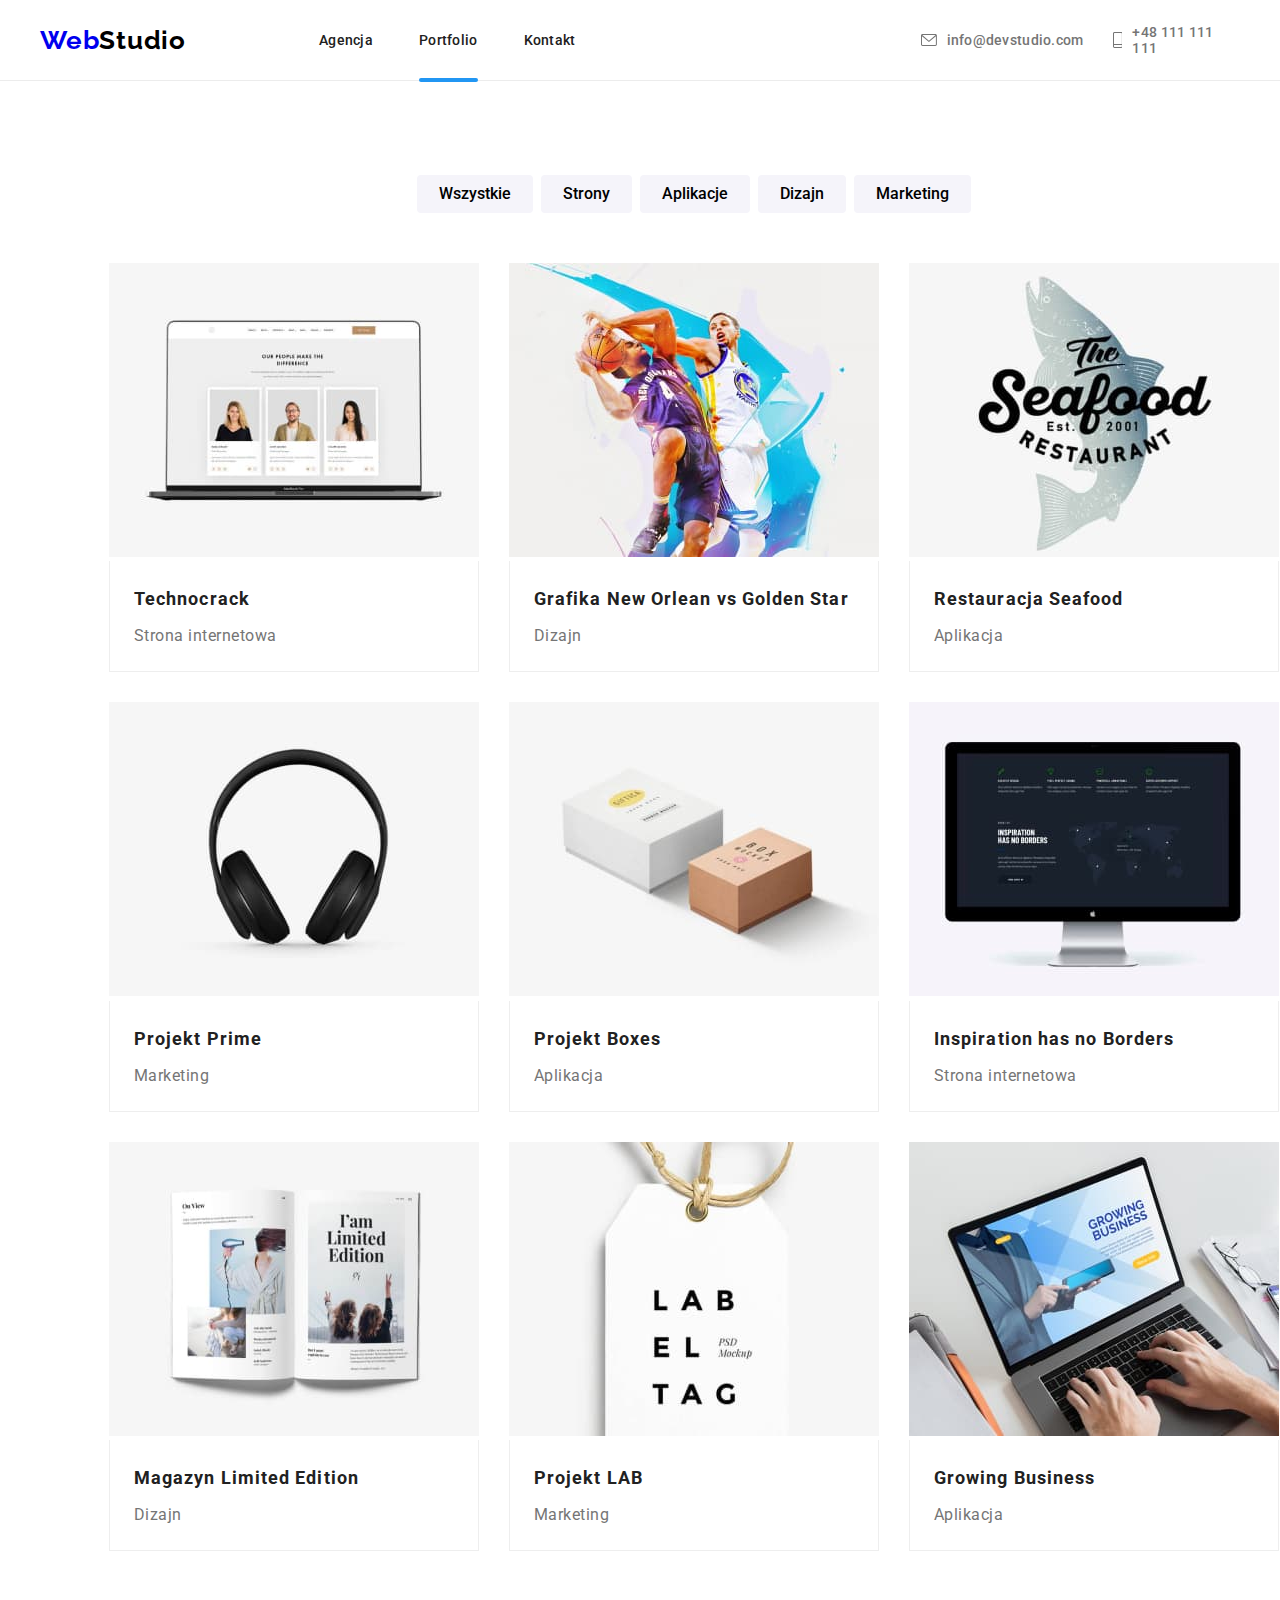
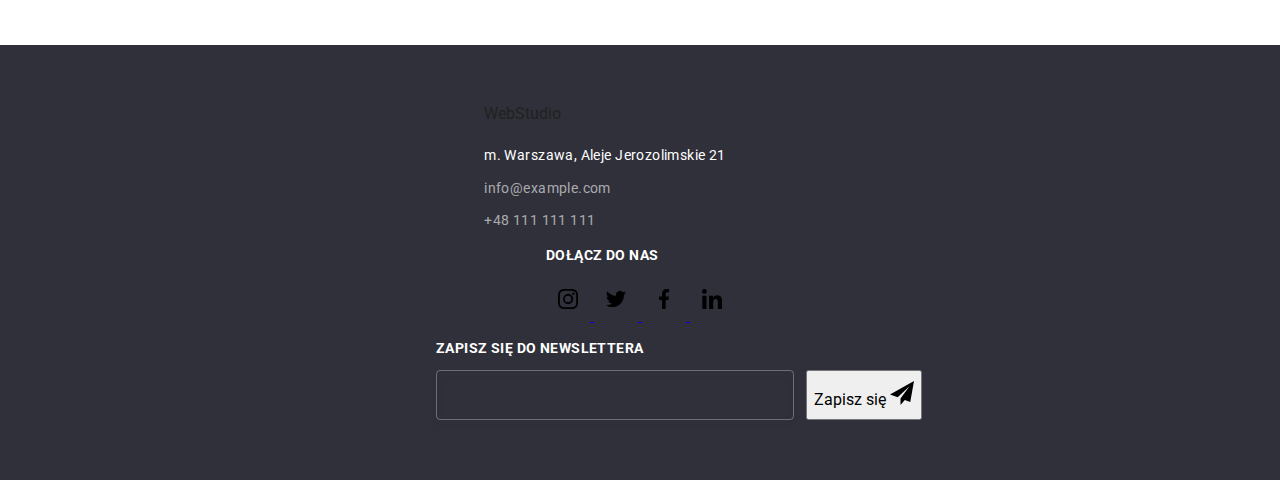
==== commit 1bcffbd6: "social-icons" ====
--- a/portfolio.html
+++ b/portfolio.html
@@ -65,7 +65,7 @@
     </header>
 
     <main>
-      <section class="section section-2-bg">
+      <section class="section section--card-set">
         <div class="container">
           <ul class="portfolio-buttons">
             <li><button class="button-select" type="button">Wszystkie</button></li>
--- a/style.css
+++ b/style.css
@@ -24,43 +24,6 @@
   --form-placeholder: rgba(117, 117, 117, 0.5);
 }
 
-h1 {
-  margin: 0;
-  padding: 0;
-}
-
-h2 {
-  padding: 0;
-  margin: 0;
-}
-
-.section {
-  align-items: center;
-  display: flex;
-  justify-content: center;
-  flex-direction: column;
-  padding: 94px;
-  width: 100%;
-  background: var(--section-bg-color);
-}
-
-.padding-zero {
-  padding: 0;
-}
-
-.section-2-bg {
-  background-color: var(--section-2-bg-color);
-}
-
-.section-1-bg {
-  padding: 200px;
-  background-image: linear-gradient(to right, #2f303a66, #2f303a66),
-    url(images/section-1-background.jpg);
-  height: 600px;
-
-  object-fit: contain;
-}
-
 .portfolio-buttons {
   margin-top: 0;
   padding-left: 0;
@@ -72,88 +35,13 @@
   gap: 8px;
 }
 
-.card-set {
-  margin: 0;
-  display: flex;
-  flex-wrap: wrap;
-  gap: 10px;
-  padding: 0 0 94px 0;
-  list-style: none;
-}
-
-.item {
-  flex-basis: calc((100% - 90px) / 4);
-}
-
-.item > h2 {
-  margin-top: 30px;
-  font-weight: 700;
-  font-size: 14px;
-  line-height: 1.14;
-  letter-spacing: 0.03em;
-  text-transform: uppercase;
-}
-
-.item > p {
-  font-weight: 400;
-  font-size: 14px;
-  line-height: 1.71;
-
-  letter-spacing: 0.03em;
-  color: var(--our-team-member-position-text-color);
-}
-
-.main-div-2-images {
-  padding: 50px 0 0 0;
-  display: flex;
-  gap: 30px;
-}
-
-.main-div-2-single-image {
-  position: relative;
-  margin: 0;
-  padding: 0;
-}
-
-.main-div-2-single-image > p {
-  position: absolute;
-  font-weight: 700;
-  font-size: 14px;
-  line-height: 1.14;
-  text-align: center;
-  letter-spacing: 0.03em;
-  text-transform: uppercase;
-  width: 100%;
-  height: 70px;
-  color: var(--footer-logo-color);
-  background-color: rgba(47, 48, 58, 0.8);
-  left: 0;
-  bottom: 0px;
-  padding: 27px 0;
-  margin: 0;
-}
-
-.main-div-2-single-image > img {
-  margin: 0;
-  padding: 0;
-  display: block;
-}
-
-.main-div-3-our-team {
+. .main-div-3-our-team {
   background: var(--main-div-our-team-background-color);
   margin-top: 94px;
   align-items: center;
   display: flex;
   justify-content: center;
   flex-direction: column;
-}
-
-.section-3-bg {
-  background-color: var(--portfolio-buttons-background-color);
-}
-
-.section-4-bg {
-  background-color: var(--background);
 }
 
 .main-div-3-our-team > h2 {
@@ -170,30 +58,6 @@
   gap: 30px;
   padding: 0;
   list-style: none;
-}
-
-.social-links {
-  display: flex;
-  justify-content: center;
-  gap: 10px;
-  padding: 0 0 30px 0;
-}
-
-.social-links > a > svg {
-  display: block;
-  border-radius: 50%;
-  background-color: var(--background);
-  fill: var(--social-links-color);
-  transition-property: background-color fill;
-  transition-duration: 250ms;
-  transition-timing-function: cubic-bezier(0.4, 0, 0.2, 1);
-}
-
-.social-links > a:focus > svg,
-.social-links > a:hover > svg {
-  background-color: var(--primary-color);
-  fill: var(--background);
-  outline: none;
 }
 
 .main-div3-our-team-member {
@@ -202,6 +66,7 @@
   box-shadow: 0px 1px 3px rgba(0, 0, 0, 0.12), 0px 1px 1px rgba(0, 0, 0, 0.14),
     0px 2px 1px rgba(0, 0, 0, 0.2);
   border-radius: 0px 0px 4px 4px;
+  padding-bottom: 30px;
 }
 
 .main-div3-our-team-member > img {
@@ -225,14 +90,6 @@
   letter-spacing: 0.03em;
   color: var(--our-team-member-position-text-color);
   margin: 0 0 10px 0;
-}
-
-.section > h2 {
-  font-weight: 700;
-  font-size: 36px;
-  line-height: 36px;
-  text-align: center;
-  letter-spacing: 0.03em;
 }
 
 .all-our-clients {
@@ -351,29 +208,6 @@
   text-transform: uppercase;
 
   color: var(--portfolio-buttons-text-hover-color);
-}
-
-.footer-social-links {
-  display: flex;
-  justify-content: center;
-  gap: 10px;
-}
-
-.footer-social-links > a > svg {
-  display: block;
-  border-radius: 50%;
-  fill: var(--background);
-  background-color: var(--footer-social-links-bg);
-  transition-property: background-color;
-  transition-duration: 250ms;
-  transition-timing-function: cubic-bezier(0.4, 0, 0.2, 1);
-}
-
-.footer-social-links > a:focus > svg,
-.footer-social-links > a:hover > svg {
-  background-color: var(--primary-color);
-  cursor: pointer;
-  outline: none;
 }
 
 .footer-div-form {
--- a/css/main.min.css
+++ b/css/main.min.css
@@ -240,4 +240,169 @@
   color: var(--portfolio-buttons-text-hover-color);
   -webkit-box-shadow: 0px 3px 1px rgba(0, 0, 0, 0.1), 0px 1px 2px rgba(0, 0, 0, 0.08), 0px 2px 2px rgba(0, 0, 0, 0.12);
           box-shadow: 0px 3px 1px rgba(0, 0, 0, 0.1), 0px 1px 2px rgba(0, 0, 0, 0.08), 0px 2px 2px rgba(0, 0, 0, 0.12);
+}
+
+.card-set {
+  margin: 0;
+  display: -webkit-box;
+  display: -ms-flexbox;
+  display: flex;
+  -ms-flex-wrap: wrap;
+      flex-wrap: wrap;
+  gap: 10px;
+  padding: 0 0 94px 0;
+  list-style: none;
+}
+.card-set__item {
+  -ms-flex-preferred-size: calc((100% - 90px) / 4);
+      flex-basis: calc((100% - 90px) / 4);
+}
+.card-set__header {
+  margin-top: 30px;
+  font-weight: 700;
+  font-size: 14px;
+  line-height: 1.14;
+  letter-spacing: 0.03em;
+  text-transform: uppercase;
+}
+.card-set__text {
+  font-weight: 400;
+  font-size: 14px;
+  line-height: 1.71;
+  letter-spacing: 0.03em;
+  color: var(--our-team-member-position-text-color);
+}
+
+.section {
+  -webkit-box-align: center;
+      -ms-flex-align: center;
+          align-items: center;
+  display: -webkit-box;
+  display: -ms-flexbox;
+  display: flex;
+  -webkit-box-pack: center;
+      -ms-flex-pack: center;
+          justify-content: center;
+  -webkit-box-orient: vertical;
+  -webkit-box-direction: normal;
+      -ms-flex-direction: column;
+          flex-direction: column;
+  padding: 94px;
+  width: 100%;
+  background: var(--section-bg-color);
+}
+.section__banner {
+  padding: 200px;
+  background-image: -webkit-gradient(linear, left top, right top, from(rgba(47, 48, 58, 0.4)), to(rgba(47, 48, 58, 0.4))), url(../images/section-1-background.jpg);
+  background-image: linear-gradient(to right, rgba(47, 48, 58, 0.4), rgba(47, 48, 58, 0.4)), url(../images/section-1-background.jpg);
+  height: 600px;
+  -o-object-fit: contain;
+     object-fit: contain;
+}
+.section__banner-text {
+  margin: 0;
+  padding: 0;
+}
+
+.section--our-team {
+  background-color: var(--portfolio-buttons-background-color);
+}
+
+.section--our-clients {
+  background-color: var(--background);
+}
+
+.section--padding-zero {
+  padding: 0;
+}
+
+.section--card-set {
+  background-color: var(--section-2-bg-color);
+}
+
+.what-we-do__header {
+  text-align: center;
+  font-weight: 700;
+  font-size: 36px;
+  line-height: 42px;
+  text-align: center;
+  letter-spacing: 0.03em;
+  color: #212121;
+}
+.what-we-do__images-array {
+  padding: 50px 0 0 0;
+  display: -webkit-box;
+  display: -ms-flexbox;
+  display: flex;
+  gap: 30px;
+}
+.what-we-do__image-frame {
+  position: relative;
+  margin: 0;
+  padding: 0;
+}
+.what-we-do__text {
+  position: absolute;
+  font-weight: 700;
+  font-size: 14px;
+  line-height: 1.14;
+  text-align: center;
+  letter-spacing: 0.03em;
+  text-transform: uppercase;
+  width: 100%;
+  height: 70px;
+  color: var(--footer-logo-color);
+  background-color: rgba(47, 48, 58, 0.8);
+  left: 0;
+  bottom: 0px;
+  padding: 27px 0;
+  margin: 0;
+}
+.what-we-do__image {
+  margin: 0;
+  padding: 0;
+  display: block;
+}
+
+.social-links {
+  display: -webkit-box;
+  display: -ms-flexbox;
+  display: flex;
+  -webkit-box-pack: center;
+      -ms-flex-pack: center;
+          justify-content: center;
+  gap: 10px;
+}
+.social-links__icon {
+  display: block;
+  border-radius: 50%;
+  background-color: var(--background);
+  fill: var(--social-links-color);
+  -webkit-transition-property: background-color fill;
+  transition-property: background-color fill;
+  -webkit-transition-duration: 250ms;
+          transition-duration: 250ms;
+  -webkit-transition-timing-function: cubic-bezier(0.4, 0, 0.2, 1);
+          transition-timing-function: cubic-bezier(0.4, 0, 0.2, 1);
+}
+.social-links__link:focus > .social-links__icon, .social-links__link:hover > .social-links__icon {
+  background-color: var(--primary-color);
+  fill: var(--background);
+  outline: none;
+  cursor: pointer;
+}
+
+.social-links--footer {
+  display: -webkit-box;
+  display: -ms-flexbox;
+  display: flex;
+  -webkit-box-pack: center;
+      -ms-flex-pack: center;
+          justify-content: center;
+  gap: 10px;
+}
+
+.social-links__icon--color {
+  fill: var(--background);
+  background-color: var(--footer-social-links-bg);
 }/*# sourceMappingURL=main.min.css.map */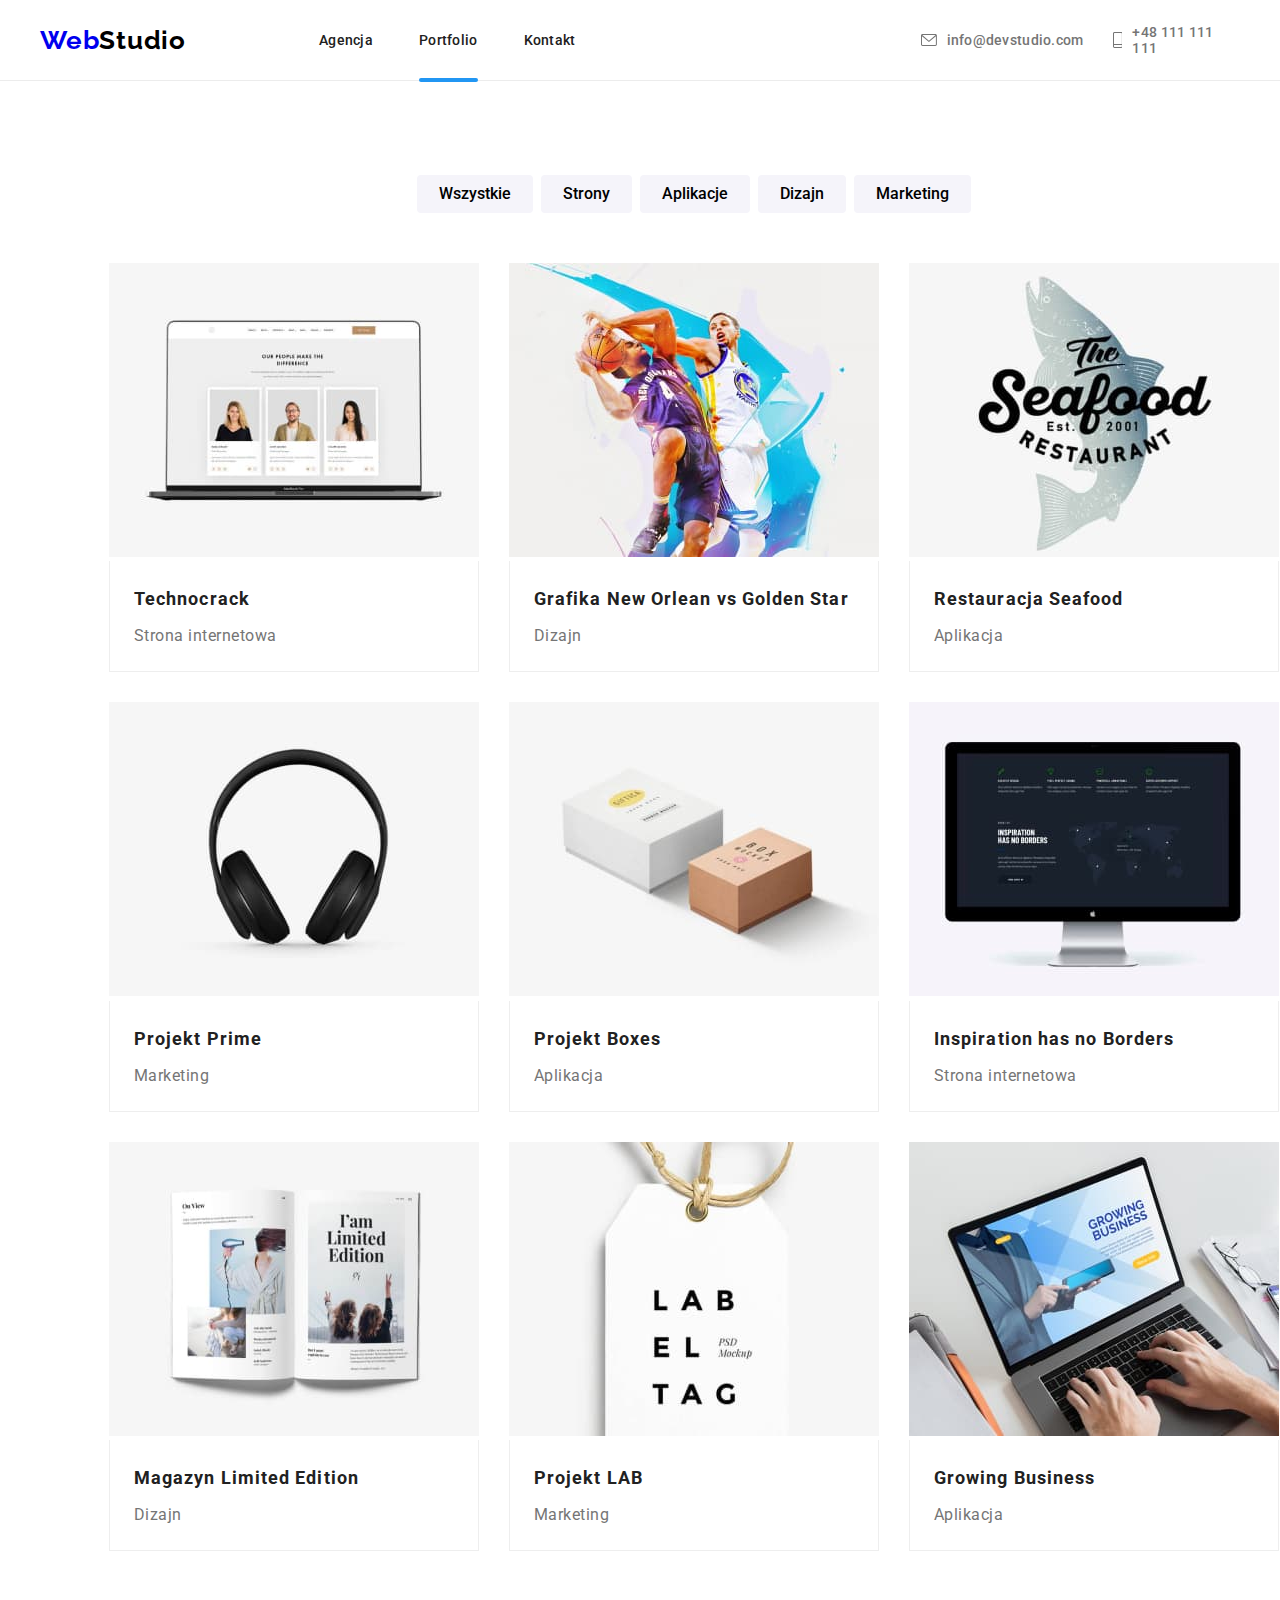
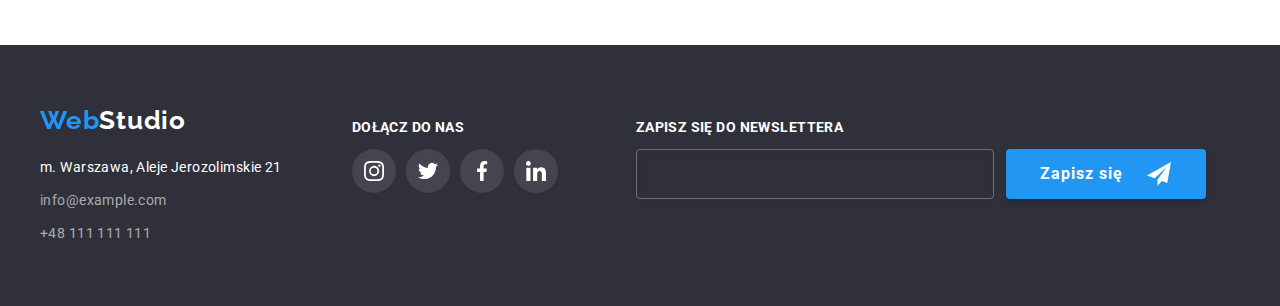
==== commit 03ef844e: "index" ====
--- a/portfolio.html
+++ b/portfolio.html
@@ -249,41 +249,41 @@
 
     <footer>
       <div class="footer-style">
-        <div class="container footer-align-items-left">
-          <div class="footer-div-1">
-            <a class="footer-logo"
-              ><span class="footer-logo-blueweb">Web</span>Studio</a
-            >
-            <address class="footer-adress-full">
-              <a href="#" class="footer-adress">
+        <div class="container container--flex-start-row">
+          <div class="address">
+            <a class="logo logo--footer">
+              Web<span class="logo__footer-studio-color">Studio</span>
+            </a>
+            <address class="address__full">
+              <a href="#" class="address__place">
                 m. Warszawa, Aleje Jerozolimskie 21</a
               >
-              <a class="footer-mail" href="mailto:info@example.com"
+              <a class="address__mail-phone" href="mailto:info@example.com"
                 >info@example.com</a
               >
-              <a href="#" class="footer-telephone">+48 111 111 111</a>
+              <a href="#" class="address__mail-phone">+48 111 111 111</a>
             </address>
           </div>
           <div>
             <p class="footer-join-us">Dołącz do nas</p>
-            <div class="footer-social-links">
-              <a href="#">
-                <svg width="44" height="44">
+            <div class="social-links .social-links--footer">
+              <a class="social-links__link" href="#">
+                <svg class="social-links__icon social-links__icon--color" width="44" height="44">
                   <use href="./images/icons.svg#icon-instagram"></use>
                 </svg>
               </a>
-              <a href="#">
-                <svg width="44" height="44">
+              <a class="social-links__link" href="#">
+                <svg class="social-links__icon social-links__icon--color" width="44" height="44">
                   <use href="./images/icons.svg#icon-twitter"></use>
                 </svg>
               </a>
-              <a href="#">
-                <svg width="44" height="44">
+              <a class="social-links__link" href="#">
+                <svg class="social-links__icon social-links__icon--color" width="44" height="44">
                   <use href="./images/icons.svg#icon-facebook"></use>
                 </svg>
               </a>
-              <a href="#">
-                <svg width="44" height="44">
+              <a class="social-links__link" href="#">
+                <svg class="social-links__icon social-links__icon--color" width="44" height="44">
                   <use href="./images/icons.svg#icon-linkedin"></use>
                 </svg>
               </a>
@@ -293,9 +293,10 @@
             <p class="footer-join-us">Zapisz się do newslettera</p>
             <form class="footer-newsletter-form">
               <input type="email" name="newsletter_email" />
-              <button type="submit" class="footer-button" data-modal-open>
-                <span class="button-name-footer">Zapisz się </span>
-                <svg width="24" height="24">
+
+              <button type="submit" class="button" data-modal-open>
+                Zapisz się
+                <svg width="24" height="24" class="button__footer-icon">
                   <use href="./images/icons.svg#icon-send"></use>
                 </svg>
               </button>
--- a/style.css
+++ b/style.css
@@ -35,205 +35,6 @@
   gap: 8px;
 }
 
-. .main-div-3-our-team {
-  background: var(--main-div-our-team-background-color);
-  margin-top: 94px;
-  align-items: center;
-  display: flex;
-  justify-content: center;
-  flex-direction: column;
-}
-
-.main-div-3-our-team > h2 {
-  font-weight: 700;
-  font-size: 36px;
-  line-height: 1.17;
-  letter-spacing: 0.03em;
-}
-
-.main-div-3-our-team-table {
-  margin: 50px 0 0 0;
-  display: flex;
-  flex-wrap: wrap;
-  gap: 30px;
-  padding: 0;
-  list-style: none;
-}
-
-.main-div3-our-team-member {
-  flex-basis: calc((100% - 90px) / 4);
-  background: var(--our-team-member-background-color);
-  box-shadow: 0px 1px 3px rgba(0, 0, 0, 0.12), 0px 1px 1px rgba(0, 0, 0, 0.14),
-    0px 2px 1px rgba(0, 0, 0, 0.2);
-  border-radius: 0px 0px 4px 4px;
-  padding-bottom: 30px;
-}
-
-.main-div3-our-team-member > img {
-  display: block;
-  margin: 0 0 30px 0;
-}
-
-.main-div3-our-team-member-name {
-  font-weight: 500;
-  line-height: 1.19;
-  /* identical to box height */
-  text-align: center;
-  letter-spacing: 0.03em;
-  margin: 0 0 10px 0;
-}
-
-.main-div3-our-team-member-position {
-  line-height: 1.19;
-  /* identical to box height */
-  text-align: center;
-  letter-spacing: 0.03em;
-  color: var(--our-team-member-position-text-color);
-  margin: 0 0 10px 0;
-}
-
-.all-our-clients {
-  margin: 50px 0 0 0;
-  display: flex;
-  flex-wrap: wrap;
-  gap: 30px;
-  padding: 0;
-  list-style: none;
-}
-
-.our-client {
-  flex-basis: calc((100% - 150px) / 6);
-}
-
-.our-client > a > svg {
-  fill: var(--social-links-color);
-  border: 1px solid var(--social-links-color);
-  background: var(--our-team-member-background-color);
-  border-radius: 4px;
-  transition-property: border-color fill;
-  transition-duration: 250ms;
-  transition-timing-function: cubic-bezier(0.4, 0, 0.2, 1);
-}
-.our-client > a:focus > svg,
-.our-client > a:hover > svg {
-  fill: var(--primary-color);
-  border-color: var(--primary-color);
-  outline: none;
-}
-
-.footer-style {
-  background: var(--footer-background);
-  padding: 60px 0;
-}
-
-.container-flex-start {
-  align-items: flex-start;
-}
-
-.footer-div-1 {
-  margin: 0 70px 0 0;
-}
-.footer-adress-full {
-  margin-top: 20px;
-}
-
-.footer-adress {
-  font-weight: 400;
-  font-size: 14px;
-  line-height: 1.71;
-  display: block;
-  /* or 171% */
-  text-decoration: none;
-  letter-spacing: 0.03em;
-
-  color: var(--footer-adress-color);
-  font-style: normal;
-  transition-property: color;
-  transition-duration: 250ms;
-  transition-timing-function: cubic-bezier(0.4, 0, 0.2, 1);
-}
-
-.footer-adress:focus,
-.footer-adress:hover {
-  color: var(--primary-color);
-  outline: none;
-}
-
-.footer-mail {
-  display: block;
-  font-style: normal;
-  margin-top: 9px;
-  font-size: 14px;
-  line-height: 1.71;
-
-  letter-spacing: 0.03em;
-  text-decoration: none;
-  color: var(--footer-adress);
-  transition-property: color;
-  transition-duration: 250ms;
-  transition-timing-function: cubic-bezier(0.4, 0, 0.2, 1);
-}
-
-.footer-mail:focus,
-.footer-mail:hover {
-  color: var(--primary-color);
-  outline: none;
-}
-
-.footer-telephone {
-  display: block;
-  text-decoration: none;
-  font-style: normal;
-  margin-top: 9px;
-  font-size: 14px;
-  line-height: 1.71;
-  letter-spacing: 0.03em;
-  color: var(--footer-adress);
-  transition-property: color;
-  transition-duration: 250ms;
-  transition-timing-function: cubic-bezier(0.4, 0, 0.2, 1);
-}
-
-.footer-telephone:focus,
-.footer-telephone:hover {
-  color: var(--primary-color);
-  outline: none;
-}
-
-.footer-join-us {
-  font-weight: 700;
-  font-size: 14px;
-  line-height: 16px;
-  letter-spacing: 0.03em;
-  text-transform: uppercase;
-
-  color: var(--portfolio-buttons-text-hover-color);
-}
-
-.footer-div-form {
-  margin: 0 0 0 78px;
-}
-
-.footer-newsletter-form {
-  padding: 0;
-  margin: 0;
-  display: flex;
-  flex-direction: row;
-  gap: 12px;
-}
-
-.footer-newsletter-form > input {
-  margin: 0;
-  padding: 13px;
-  width: 358px;
-  height: 50px;
-  background: none;
-  border: 1px solid var(--footer-input-border);
-  filter: drop-shadow(0px 4px 4px rgba(0, 0, 0, 0.15));
-  border-radius: 4px;
-  color: var(--background);
-}
-
 .portfolio-cards-wrap {
   justify-content: center;
   display: flex;
--- a/css/main.min.css
+++ b/css/main.min.css
@@ -30,6 +30,12 @@
   -webkit-box-direction: normal;
       -ms-flex-direction: row;
           flex-direction: row;
+}
+
+.container-flex-start {
+  -webkit-box-align: start;
+      -ms-flex-align: start;
+          align-items: flex-start;
 }
 
 .container > h1 {
@@ -405,4 +411,262 @@
 .social-links__icon--color {
   fill: var(--background);
   background-color: var(--footer-social-links-bg);
+}
+
+.our-team__header {
+  text-align: center;
+  font-weight: 700;
+  font-size: 36px;
+  line-height: 1.17;
+  letter-spacing: 0.03em;
+}
+.our-team__table {
+  margin: 50px 0 0 0;
+  display: -webkit-box;
+  display: -ms-flexbox;
+  display: flex;
+  -ms-flex-wrap: wrap;
+      flex-wrap: wrap;
+  gap: 30px;
+  padding: 0;
+  list-style: none;
+}
+.our-team__member {
+  -ms-flex-preferred-size: calc((100% - 90px) / 4);
+      flex-basis: calc((100% - 90px) / 4);
+  background: var(--our-team-member-background-color);
+  -webkit-box-shadow: 0px 1px 3px rgba(0, 0, 0, 0.12), 0px 1px 1px rgba(0, 0, 0, 0.14), 0px 2px 1px rgba(0, 0, 0, 0.2);
+          box-shadow: 0px 1px 3px rgba(0, 0, 0, 0.12), 0px 1px 1px rgba(0, 0, 0, 0.14), 0px 2px 1px rgba(0, 0, 0, 0.2);
+  border-radius: 0px 0px 4px 4px;
+  padding-bottom: 30px;
+}
+.our-team__photo {
+  display: block;
+  margin: 0 0 30px 0;
+}
+.our-team__member-name {
+  font-weight: 500;
+  line-height: 1.19;
+  /* identical to box height */
+  text-align: center;
+  letter-spacing: 0.03em;
+  margin: 0 0 10px 0;
+}
+.our-team__member-position {
+  line-height: 1.19;
+  /* identical to box height */
+  text-align: center;
+  letter-spacing: 0.03em;
+  color: var(--our-team-member-position-text-color);
+  margin: 0 0 10px 0;
+}
+
+.our-clients__header {
+  text-align: center;
+  font-weight: 700;
+  font-size: 36px;
+  line-height: 1.17;
+  letter-spacing: 0.03em;
+}
+.our-clients__table {
+  margin: 50px 0 0 0;
+  display: -webkit-box;
+  display: -ms-flexbox;
+  display: flex;
+  -ms-flex-wrap: wrap;
+      flex-wrap: wrap;
+  gap: 30px;
+  padding: 0;
+  list-style: none;
+}
+.our-clients__item {
+  -ms-flex-preferred-size: calc((100% - 150px) / 6);
+      flex-basis: calc((100% - 150px) / 6);
+}
+.our-clients__icon {
+  fill: var(--social-links-color);
+  border: 1px solid var(--social-links-color);
+  background: var(--our-team-member-background-color);
+  border-radius: 4px;
+  -webkit-transition-property: border-color fill;
+  transition-property: border-color fill;
+  -webkit-transition-duration: 250ms;
+          transition-duration: 250ms;
+  -webkit-transition-timing-function: cubic-bezier(0.4, 0, 0.2, 1);
+          transition-timing-function: cubic-bezier(0.4, 0, 0.2, 1);
+}
+.our-clients__link:focus > .our-clients__icon, .our-clients__link:hover > .our-clients__icon {
+  fill: var(--primary-color);
+  border-color: var(--primary-color);
+  outline: none;
+}
+
+.address {
+  margin: 0 70px 0 0;
+}
+.address__full {
+  margin-top: 20px;
+}
+.address__place {
+  font-weight: 400;
+  font-size: 14px;
+  line-height: 1.71;
+  display: block;
+  /* or 171% */
+  text-decoration: none;
+  letter-spacing: 0.03em;
+  color: var(--footer-adress-color);
+  font-style: normal;
+  -webkit-transition-property: color;
+  transition-property: color;
+  -webkit-transition-duration: 250ms;
+          transition-duration: 250ms;
+  -webkit-transition-timing-function: cubic-bezier(0.4, 0, 0.2, 1);
+          transition-timing-function: cubic-bezier(0.4, 0, 0.2, 1);
+}
+.address__place:focus, .address__place:hover {
+  color: var(--primary-color);
+  outline: none;
+}
+.address__mail-phone {
+  display: block;
+  font-style: normal;
+  margin-top: 9px;
+  font-size: 14px;
+  line-height: 1.71;
+  letter-spacing: 0.03em;
+  text-decoration: none;
+  color: var(--footer-adress);
+  -webkit-transition-property: color;
+  transition-property: color;
+  -webkit-transition-duration: 250ms;
+          transition-duration: 250ms;
+  -webkit-transition-timing-function: cubic-bezier(0.4, 0, 0.2, 1);
+          transition-timing-function: cubic-bezier(0.4, 0, 0.2, 1);
+}
+.address__mail-phone:focus, .address__mail-phone:hover {
+  color: var(--primary-color);
+  outline: none;
+}
+
+.footer-style {
+  background: var(--footer-background);
+  padding: 60px 0;
+}
+
+.footer-div-1 {
+  margin: 0 70px 0 0;
+}
+
+.footer-adress-full {
+  margin-top: 20px;
+}
+
+.footer-adress {
+  font-weight: 400;
+  font-size: 14px;
+  line-height: 1.71;
+  display: block;
+  /* or 171% */
+  text-decoration: none;
+  letter-spacing: 0.03em;
+  color: var(--footer-adress-color);
+  font-style: normal;
+  -webkit-transition-property: color;
+  transition-property: color;
+  -webkit-transition-duration: 250ms;
+          transition-duration: 250ms;
+  -webkit-transition-timing-function: cubic-bezier(0.4, 0, 0.2, 1);
+          transition-timing-function: cubic-bezier(0.4, 0, 0.2, 1);
+}
+
+.footer-adress:focus,
+.footer-adress:hover {
+  color: var(--primary-color);
+  outline: none;
+}
+
+.footer-mail {
+  display: block;
+  font-style: normal;
+  margin-top: 9px;
+  font-size: 14px;
+  line-height: 1.71;
+  letter-spacing: 0.03em;
+  text-decoration: none;
+  color: var(--footer-adress);
+  -webkit-transition-property: color;
+  transition-property: color;
+  -webkit-transition-duration: 250ms;
+          transition-duration: 250ms;
+  -webkit-transition-timing-function: cubic-bezier(0.4, 0, 0.2, 1);
+          transition-timing-function: cubic-bezier(0.4, 0, 0.2, 1);
+}
+
+.footer-mail:focus,
+.footer-mail:hover {
+  color: var(--primary-color);
+  outline: none;
+}
+
+.footer-telephone {
+  display: block;
+  text-decoration: none;
+  font-style: normal;
+  margin-top: 9px;
+  font-size: 14px;
+  line-height: 1.71;
+  letter-spacing: 0.03em;
+  color: var(--footer-adress);
+  -webkit-transition-property: color;
+  transition-property: color;
+  -webkit-transition-duration: 250ms;
+          transition-duration: 250ms;
+  -webkit-transition-timing-function: cubic-bezier(0.4, 0, 0.2, 1);
+          transition-timing-function: cubic-bezier(0.4, 0, 0.2, 1);
+}
+
+.footer-telephone:focus,
+.footer-telephone:hover {
+  color: var(--primary-color);
+  outline: none;
+}
+
+.footer-join-us {
+  font-weight: 700;
+  font-size: 14px;
+  line-height: 16px;
+  letter-spacing: 0.03em;
+  text-transform: uppercase;
+  color: var(--portfolio-buttons-text-hover-color);
+}
+
+.footer-div-form {
+  margin: 0 0 0 78px;
+}
+
+.footer-newsletter-form {
+  padding: 0;
+  margin: 0;
+  display: -webkit-box;
+  display: -ms-flexbox;
+  display: flex;
+  -webkit-box-orient: horizontal;
+  -webkit-box-direction: normal;
+      -ms-flex-direction: row;
+          flex-direction: row;
+  gap: 12px;
+}
+
+.footer-newsletter-form > input {
+  margin: 0;
+  padding: 13px;
+  width: 358px;
+  height: 50px;
+  background: none;
+  border: 1px solid var(--footer-input-border);
+  -webkit-filter: drop-shadow(0px 4px 4px rgba(0, 0, 0, 0.15));
+          filter: drop-shadow(0px 4px 4px rgba(0, 0, 0, 0.15));
+  border-radius: 4px;
+  color: var(--background);
 }/*# sourceMappingURL=main.min.css.map */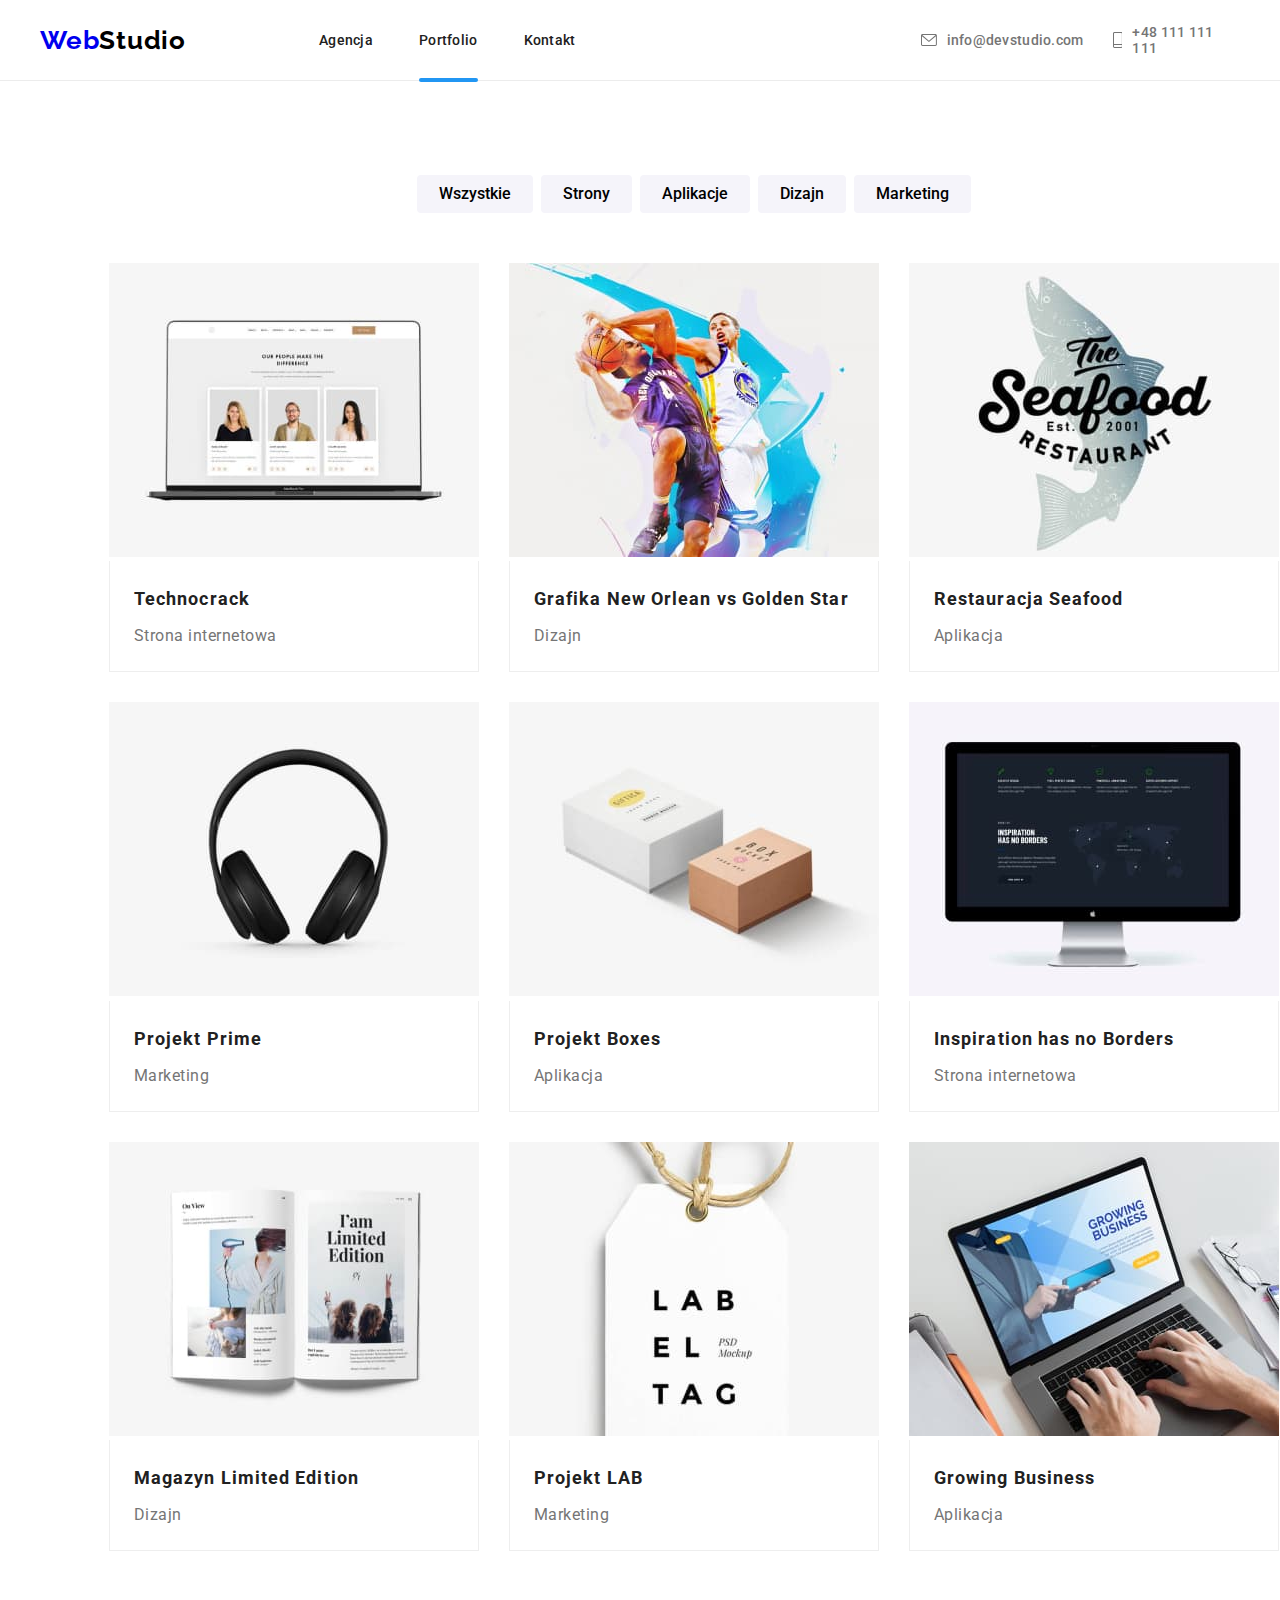
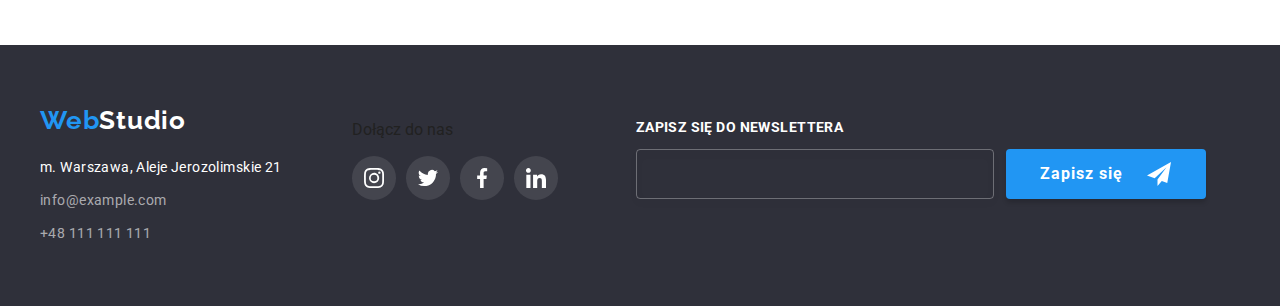
==== commit ed072f26: "portfolio" ====
--- a/portfolio.html
+++ b/portfolio.html
@@ -75,172 +75,172 @@
             <li><button class="button-select" type="button">Marketing</button></li>
           </ul>
 
-          <ul class="portfolio-cards-wrap">
-            <li class="portfolio-images-grid" tabindex="0">
-              <div class="portfolio-image">
+          <ul class="portfolio-item-array">
+            <li class="portfolio-item" tabindex="0">
+              <div class="portfolio-item__image-frame">
                 <img
                   width="370"
                   height="294"
                   alt="A laptop"
                   src="images/portfolio1.jpg"
                 />
-                <div class="portfolio-image-rolling-in">
-                  Technocrack jest popularną platformą wykorzystywaną do
-                  rozpowszechniania koronawirusa. Firmy wykorzystują tę
-                  platformę do celów szpiegowskich i ataków na niezabezpieczone
-                  serwery konkurencji
-                </div>
-              </div>
-              <p class="portfolio-card-header">Technocrack</p>
-              <p class="portfolio-card-comment">Strona internetowa</p>
-            </li>
-            <li class="portfolio-images-grid" tabindex="0">
-              <div class="portfolio-image">
+                <div class="portfolio-item__rolling-text">
+                  Technocrack jest popularną platformą wykorzystywaną do
+                  rozpowszechniania koronawirusa. Firmy wykorzystują tę
+                  platformę do celów szpiegowskich i ataków na niezabezpieczone
+                  serwery konkurencji
+                </div>
+              </div>
+              <p class="portfolio-item__header">Technocrack</p>
+              <p class="portfolio-item__comment">Strona internetowa</p>
+            </li>
+            <li class="portfolio-item" tabindex="0">
+              <div class="portfolio-item__image-frame">
                 <img
                   width="370"
                   height="294"
                   alt="Two basketball players fighting over a ball during a jump"
                   src="images/portfolio2.jpg"
                 />
-                <div class="portfolio-image-rolling-in">
-                  Technocrack jest popularną platformą wykorzystywaną do
-                  rozpowszechniania koronawirusa. Firmy wykorzystują tę
-                  platformę do celów szpiegowskich i ataków na niezabezpieczone
-                  serwery konkurencji
-                </div>
-              </div>
-              <p class="portfolio-card-header">
+                <div class="portfolio-item__rolling-text">
+                  Technocrack jest popularną platformą wykorzystywaną do
+                  rozpowszechniania koronawirusa. Firmy wykorzystują tę
+                  platformę do celów szpiegowskich i ataków na niezabezpieczone
+                  serwery konkurencji
+                </div>
+              </div>
+              <p class="portfolio-item__header">
                 Grafika New Orlean vs Golden Star
               </p>
-              <p class="portfolio-card-comment">Dizajn</p>
-            </li>
-            <li class="portfolio-images-grid" tabindex="0">
-              <div class="portfolio-image">
+              <p class="portfolio-item__comment">Dizajn</p>
+            </li>
+            <li class="portfolio-item" tabindex="0">
+              <div class="portfolio-item__image-frame">
                 <img
                   width="370"
                   height="294"
                   alt="Logo of a seafood reastaurant."
                   src="images/portfolio3.jpg"
                 />
-                <div class="portfolio-image-rolling-in">
-                  Technocrack jest popularną platformą wykorzystywaną do
-                  rozpowszechniania koronawirusa. Firmy wykorzystują tę
-                  platformę do celów szpiegowskich i ataków na niezabezpieczone
-                  serwery konkurencji
-                </div>
-              </div>
-              <p class="portfolio-card-header">Restauracja Seafood</p>
-              <p class="portfolio-card-comment">Aplikacja</p>
-            </li>
-
-            <li class="portfolio-images-grid" tabindex="0">
-              <div class="portfolio-image">
+                <div class="portfolio-item__rolling-text">
+                  Technocrack jest popularną platformą wykorzystywaną do
+                  rozpowszechniania koronawirusa. Firmy wykorzystują tę
+                  platformę do celów szpiegowskich i ataków na niezabezpieczone
+                  serwery konkurencji
+                </div>
+              </div>
+              <p class="portfolio-item__header">Restauracja Seafood</p>
+              <p class="portfolio-item__comment">Aplikacja</p>
+            </li>
+
+            <li class="portfolio-item" tabindex="0">
+              <div class="portfolio-item__image-frame">
                 <img
                   width="370"
                   height="294"
                   alt="A laptop"
                   src="images/portfolio4.jpg"
                 />
-                <div class="portfolio-image-rolling-in">
-                  Technocrack jest popularną platformą wykorzystywaną do
-                  rozpowszechniania koronawirusa. Firmy wykorzystują tę
-                  platformę do celów szpiegowskich i ataków na niezabezpieczone
-                  serwery konkurencji
-                </div>
-              </div>
-              <p class="portfolio-card-header">Projekt Prime</p>
-              <p class="portfolio-card-comment">Marketing</p>
-            </li>
-            <li class="portfolio-images-grid" tabindex="0">
-              <div class="portfolio-image">
+                <div class="portfolio-item__rolling-text">
+                  Technocrack jest popularną platformą wykorzystywaną do
+                  rozpowszechniania koronawirusa. Firmy wykorzystują tę
+                  platformę do celów szpiegowskich i ataków na niezabezpieczone
+                  serwery konkurencji
+                </div>
+              </div>
+              <p class="portfolio-item__header">Projekt Prime</p>
+              <p class="portfolio-item__comment">Marketing</p>
+            </li>
+            <li class="portfolio-item" tabindex="0">
+              <div class="portfolio-item__image-frame">
                 <img
                   width="370"
                   height="294"
                   alt="Two basketball players fighting over a ball during a jump"
                   src="images/portfolio5.jpg"
                 />
-                <div class="portfolio-image-rolling-in">
-                  Technocrack jest popularną platformą wykorzystywaną do
-                  rozpowszechniania koronawirusa. Firmy wykorzystują tę
-                  platformę do celów szpiegowskich i ataków na niezabezpieczone
-                  serwery konkurencji
-                </div>
-              </div>
-              <p class="portfolio-card-header">Projekt Boxes</p>
-              <p class="portfolio-card-comment">Aplikacja</p>
-            </li>
-            <li class="portfolio-images-grid" tabindex="0">
-              <div class="portfolio-image">
+                <div class="portfolio-item__rolling-text">
+                  Technocrack jest popularną platformą wykorzystywaną do
+                  rozpowszechniania koronawirusa. Firmy wykorzystują tę
+                  platformę do celów szpiegowskich i ataków na niezabezpieczone
+                  serwery konkurencji
+                </div>
+              </div>
+              <p class="portfolio-item__header">Projekt Boxes</p>
+              <p class="portfolio-item__comment">Aplikacja</p>
+            </li>
+            <li class="portfolio-item" tabindex="0">
+              <div class="portfolio-item__image-frame">
                 <img
                   width="370"
                   height="294"
                   alt="Logo of a seafood reastaurant."
                   src="images/portfolio6.jpg"
                 />
-                <div class="portfolio-image-rolling-in">
-                  Technocrack jest popularną platformą wykorzystywaną do
-                  rozpowszechniania koronawirusa. Firmy wykorzystują tę
-                  platformę do celów szpiegowskich i ataków na niezabezpieczone
-                  serwery konkurencji
-                </div>
-              </div>
-              <p class="portfolio-card-header">Inspiration has no Borders</p>
-              <p class="portfolio-card-comment">Strona internetowa</p>
-            </li>
-
-            <li class="portfolio-images-grid" tabindex="0">
-              <div class="portfolio-image">
+                <div class="portfolio-item__rolling-text">
+                  Technocrack jest popularną platformą wykorzystywaną do
+                  rozpowszechniania koronawirusa. Firmy wykorzystują tę
+                  platformę do celów szpiegowskich i ataków na niezabezpieczone
+                  serwery konkurencji
+                </div>
+              </div>
+              <p class="portfolio-item__header">Inspiration has no Borders</p>
+              <p class="portfolio-item__comment">Strona internetowa</p>
+            </li>
+
+            <li class="portfolio-item" tabindex="0">
+              <div class="portfolio-item__image-frame">
                 <img
                   width="370"
                   height="294"
                   alt="A laptop"
                   src="images/portfolio7.jpg"
                 />
-                <div class="portfolio-image-rolling-in">
-                  Technocrack jest popularną platformą wykorzystywaną do
-                  rozpowszechniania koronawirusa. Firmy wykorzystują tę
-                  platformę do celów szpiegowskich i ataków na niezabezpieczone
-                  serwery konkurencji
-                </div>
-              </div>
-              <p class="portfolio-card-header">Magazyn Limited Edition</p>
-              <p class="portfolio-card-comment">Dizajn</p>
-            </li>
-            <li class="portfolio-images-grid" tabindex="0">
-              <div class="portfolio-image">
+                <div class="portfolio-item__rolling-text">
+                  Technocrack jest popularną platformą wykorzystywaną do
+                  rozpowszechniania koronawirusa. Firmy wykorzystują tę
+                  platformę do celów szpiegowskich i ataków na niezabezpieczone
+                  serwery konkurencji
+                </div>
+              </div>
+              <p class="portfolio-item__header">Magazyn Limited Edition</p>
+              <p class="portfolio-item__comment">Dizajn</p>
+            </li>
+            <li class="portfolio-item" tabindex="0">
+              <div class="portfolio-item__image-frame">
                 <img
                   width="370"
                   height="294"
                   alt="Two basketball players fighting over a ball during a jump"
                   src="images/portfolio8.jpg"
                 />
-                <div class="portfolio-image-rolling-in">
-                  Technocrack jest popularną platformą wykorzystywaną do
-                  rozpowszechniania koronawirusa. Firmy wykorzystują tę
-                  platformę do celów szpiegowskich i ataków na niezabezpieczone
-                  serwery konkurencji
-                </div>
-              </div>
-              <p class="portfolio-card-header">Projekt LAB</p>
-              <p class="portfolio-card-comment">Marketing</p>
-            </li>
-            <li class="portfolio-images-grid" tabindex="0">
-              <div class="portfolio-image">
+                <div class="portfolio-item__rolling-text">
+                  Technocrack jest popularną platformą wykorzystywaną do
+                  rozpowszechniania koronawirusa. Firmy wykorzystują tę
+                  platformę do celów szpiegowskich i ataków na niezabezpieczone
+                  serwery konkurencji
+                </div>
+              </div>
+              <p class="portfolio-item__header">Projekt LAB</p>
+              <p class="portfolio-item__comment">Marketing</p>
+            </li>
+            <li class="portfolio-item" tabindex="0">
+              <div class="portfolio-item__image-frame">
                 <img
                   width="370"
                   height="294"
                   alt="Logo of a seafood reastaurant."
                   src="images/portfolio9.jpg"
                 />
-                <div class="portfolio-image-rolling-in">
-                  Technocrack jest popularną platformą wykorzystywaną do
-                  rozpowszechniania koronawirusa. Firmy wykorzystują tę
-                  platformę do celów szpiegowskich i ataków na niezabezpieczone
-                  serwery konkurencji
-                </div>
-              </div>
-              <p class="portfolio-card-header">Growing Business</p>
-              <p class="portfolio-card-comment">Aplikacja</p>
+                <div class="portfolio-item__rolling-text">
+                  Technocrack jest popularną platformą wykorzystywaną do
+                  rozpowszechniania koronawirusa. Firmy wykorzystują tę
+                  platformę do celów szpiegowskich i ataków na niezabezpieczone
+                  serwery konkurencji
+                </div>
+              </div>
+              <p class="portfolio-item__header">Growing Business</p>
+              <p class="portfolio-item__comment">Aplikacja</p>
             </li>
           </ul>
         </div>
@@ -289,10 +289,10 @@
               </a>
             </div>
           </div>
-          <div class="footer-div-form">
-            <p class="footer-join-us">Zapisz się do newslettera</p>
-            <form class="footer-newsletter-form">
-              <input type="email" name="newsletter_email" />
+          <div class="sign-up">
+            <p class="sign-up__join-us">Zapisz się do newslettera</p>
+            <form class="sign-up__newsletter">
+              <input class="sign-up__email" type="email" name="email_sign_up" />
 
               <button type="submit" class="button" data-modal-open>
                 Zapisz się
--- a/style.css
+++ b/style.css
@@ -24,105 +24,6 @@
   --form-placeholder: rgba(117, 117, 117, 0.5);
 }
 
-.portfolio-buttons {
-  margin-top: 0;
-  padding-left: 0;
-  margin-bottom: 50px;
-  list-style: none;
-  align-items: center;
-  display: flex;
-  justify-content: center;
-  gap: 8px;
-}
-
-.portfolio-cards-wrap {
-  justify-content: center;
-  display: flex;
-  flex-wrap: wrap;
-  gap: 30px;
-  padding: 0;
-  margin: 0;
-  list-style: none;
-}
-
-.portfolio-images-grid {
-  border-bottom: 1px solid var(--portfolio-card-border);
-  background-color: var(--section-2-bg-color);
-
-  transition-property: box-shadow;
-  transition-duration: 250ms;
-  transition-timing-function: cubic-bezier(0.4, 0, 0.2, 1);
-}
-
-.portfolio-images-grid:focus,
-.portfolio-images-grid:hover {
-  box-shadow: 0px 1px 1px rgba(0, 0, 0, 0.12), 0px 4px 4px rgba(0, 0, 0, 0.06),
-    1px 4px 6px rgba(0, 0, 0, 0.16);
-  outline: none;
-}
-
-.portfolio-images-grid:focus .portfolio-image .portfolio-image-rolling-in,
-.portfolio-images-grid:hover .portfolio-image .portfolio-image-rolling-in {
-  transform: translateY(0);
-  outline: none;
-}
-
-.portfolio-image {
-  overflow: hidden;
-  width: 100%;
-  display: block;
-  position: relative;
-}
-
-.portfolio-image-rolling-in {
-  position: absolute;
-  top: 0;
-  left: 0;
-  width: 100%;
-  height: 100%;
-  background: rgba(33, 150, 243, 0.9);
-  transform: translateY(101%);
-  transition: transform 250ms ease;
-  font-weight: 400;
-  font-size: 18px;
-  line-height: 1.56;
-  letter-spacing: 0.03em;
-  position: absolute;
-  color: #ffffff;
-  padding: 49px 24px;
-}
-
-.portfolio-image-rolling-in > p {
-  font-weight: 400;
-  font-size: 18px;
-  line-height: 1.56;
-
-  letter-spacing: 0.03em;
-  position: absolute;
-  color: #ffffff;
-}
-
-.portfolio-card-header {
-  border-left: 1px solid var(--portfolio-card-border);
-  border-right: 1px solid var(--portfolio-card-border);
-  margin: 0;
-  padding: 20px 24px 0 24px;
-  font-weight: 700;
-  font-size: 18px;
-  line-height: 2;
-  letter-spacing: 0.06em;
-}
-
-.portfolio-card-comment {
-  border-left: 1px solid var(--portfolio-card-border);
-  border-right: 1px solid var(--portfolio-card-border);
-  margin: 0;
-  padding: 4px 24px 20px 24px;
-  line-height: 1.875;
-  letter-spacing: 0.03em;
-  color: var(--our-team-member-position-text-color);
-}
-
 .modal {
   display: flex;
   flex-direction: column;
--- a/css/main.min.css
+++ b/css/main.min.css
@@ -248,6 +248,23 @@
           box-shadow: 0px 3px 1px rgba(0, 0, 0, 0.1), 0px 1px 2px rgba(0, 0, 0, 0.08), 0px 2px 2px rgba(0, 0, 0, 0.12);
 }
 
+.portfolio-buttons {
+  margin-top: 0;
+  padding-left: 0;
+  margin-bottom: 50px;
+  list-style: none;
+  -webkit-box-align: center;
+      -ms-flex-align: center;
+          align-items: center;
+  display: -webkit-box;
+  display: -ms-flexbox;
+  display: flex;
+  -webkit-box-pack: center;
+      -ms-flex-pack: center;
+          justify-content: center;
+  gap: 8px;
+}
+
 .card-set {
   margin: 0;
   display: -webkit-box;
@@ -554,85 +571,10 @@
   padding: 60px 0;
 }
 
-.footer-div-1 {
-  margin: 0 70px 0 0;
-}
-
-.footer-adress-full {
-  margin-top: 20px;
-}
-
-.footer-adress {
-  font-weight: 400;
-  font-size: 14px;
-  line-height: 1.71;
-  display: block;
-  /* or 171% */
-  text-decoration: none;
-  letter-spacing: 0.03em;
-  color: var(--footer-adress-color);
-  font-style: normal;
-  -webkit-transition-property: color;
-  transition-property: color;
-  -webkit-transition-duration: 250ms;
-          transition-duration: 250ms;
-  -webkit-transition-timing-function: cubic-bezier(0.4, 0, 0.2, 1);
-          transition-timing-function: cubic-bezier(0.4, 0, 0.2, 1);
-}
-
-.footer-adress:focus,
-.footer-adress:hover {
-  color: var(--primary-color);
-  outline: none;
-}
-
-.footer-mail {
-  display: block;
-  font-style: normal;
-  margin-top: 9px;
-  font-size: 14px;
-  line-height: 1.71;
-  letter-spacing: 0.03em;
-  text-decoration: none;
-  color: var(--footer-adress);
-  -webkit-transition-property: color;
-  transition-property: color;
-  -webkit-transition-duration: 250ms;
-          transition-duration: 250ms;
-  -webkit-transition-timing-function: cubic-bezier(0.4, 0, 0.2, 1);
-          transition-timing-function: cubic-bezier(0.4, 0, 0.2, 1);
-}
-
-.footer-mail:focus,
-.footer-mail:hover {
-  color: var(--primary-color);
-  outline: none;
-}
-
-.footer-telephone {
-  display: block;
-  text-decoration: none;
-  font-style: normal;
-  margin-top: 9px;
-  font-size: 14px;
-  line-height: 1.71;
-  letter-spacing: 0.03em;
-  color: var(--footer-adress);
-  -webkit-transition-property: color;
-  transition-property: color;
-  -webkit-transition-duration: 250ms;
-          transition-duration: 250ms;
-  -webkit-transition-timing-function: cubic-bezier(0.4, 0, 0.2, 1);
-          transition-timing-function: cubic-bezier(0.4, 0, 0.2, 1);
-}
-
-.footer-telephone:focus,
-.footer-telephone:hover {
-  color: var(--primary-color);
-  outline: none;
-}
-
-.footer-join-us {
+.sign-up {
+  margin: 0 0 0 78px;
+}
+.sign-up__join-us {
   font-weight: 700;
   font-size: 14px;
   line-height: 16px;
@@ -640,12 +582,7 @@
   text-transform: uppercase;
   color: var(--portfolio-buttons-text-hover-color);
 }
-
-.footer-div-form {
-  margin: 0 0 0 78px;
-}
-
-.footer-newsletter-form {
+.sign-up__newsletter {
   padding: 0;
   margin: 0;
   display: -webkit-box;
@@ -657,8 +594,7 @@
           flex-direction: row;
   gap: 12px;
 }
-
-.footer-newsletter-form > input {
+.sign-up__email {
   margin: 0;
   padding: 13px;
   width: 358px;
@@ -669,4 +605,95 @@
           filter: drop-shadow(0px 4px 4px rgba(0, 0, 0, 0.15));
   border-radius: 4px;
   color: var(--background);
+}
+
+.portfolio-item-array {
+  -webkit-box-pack: center;
+      -ms-flex-pack: center;
+          justify-content: center;
+  display: -webkit-box;
+  display: -ms-flexbox;
+  display: flex;
+  -ms-flex-wrap: wrap;
+      flex-wrap: wrap;
+  gap: 30px;
+  padding: 0;
+  margin: 0;
+  list-style: none;
+}
+
+.portfolio-item {
+  border-bottom: 1px solid var(--portfolio-card-border);
+  background-color: var(--section-2-bg-color);
+  -webkit-transition-property: -webkit-box-shadow;
+  transition-property: -webkit-box-shadow;
+  transition-property: box-shadow;
+  transition-property: box-shadow, -webkit-box-shadow;
+  -webkit-transition-duration: 250ms;
+          transition-duration: 250ms;
+  -webkit-transition-timing-function: cubic-bezier(0.4, 0, 0.2, 1);
+          transition-timing-function: cubic-bezier(0.4, 0, 0.2, 1);
+}
+.portfolio-item:focus, .portfolio-item:hover {
+  -webkit-box-shadow: 0px 1px 1px rgba(0, 0, 0, 0.12), 0px 4px 4px rgba(0, 0, 0, 0.06), 1px 4px 6px rgba(0, 0, 0, 0.16);
+          box-shadow: 0px 1px 1px rgba(0, 0, 0, 0.12), 0px 4px 4px rgba(0, 0, 0, 0.06), 1px 4px 6px rgba(0, 0, 0, 0.16);
+  outline: none;
+}
+.portfolio-item:focus .portfolio-item__rolling-text, .portfolio-item:hover .portfolio-item__rolling-text {
+  -webkit-transform: translateY(0);
+          transform: translateY(0);
+}
+.portfolio-item__image-frame {
+  overflow: hidden;
+  width: 100%;
+  display: block;
+  position: relative;
+}
+.portfolio-item__rolling-text {
+  position: absolute;
+  top: 0;
+  left: 0;
+  width: 100%;
+  height: 100%;
+  background: rgba(33, 150, 243, 0.9);
+  -webkit-transform: translateY(101%);
+          transform: translateY(101%);
+  -webkit-transition: -webkit-transform 250ms ease;
+  transition: -webkit-transform 250ms ease;
+  transition: transform 250ms ease;
+  transition: transform 250ms ease, -webkit-transform 250ms ease;
+  font-weight: 400;
+  font-size: 18px;
+  line-height: 1.56;
+  letter-spacing: 0.03em;
+  position: absolute;
+  color: #ffffff;
+  padding: 49px 24px;
+}
+.portfolio-item__rolling-text > p {
+  font-weight: 400;
+  font-size: 18px;
+  line-height: 1.56;
+  letter-spacing: 0.03em;
+  position: absolute;
+  color: #ffffff;
+}
+.portfolio-item__header {
+  border-left: 1px solid var(--portfolio-card-border);
+  border-right: 1px solid var(--portfolio-card-border);
+  margin: 0;
+  padding: 20px 24px 0 24px;
+  font-weight: 700;
+  font-size: 18px;
+  line-height: 2;
+  letter-spacing: 0.06em;
+}
+.portfolio-item__comment {
+  border-left: 1px solid var(--portfolio-card-border);
+  border-right: 1px solid var(--portfolio-card-border);
+  margin: 0;
+  padding: 4px 24px 20px 24px;
+  line-height: 1.875;
+  letter-spacing: 0.03em;
+  color: var(--our-team-member-position-text-color);
 }/*# sourceMappingURL=main.min.css.map */